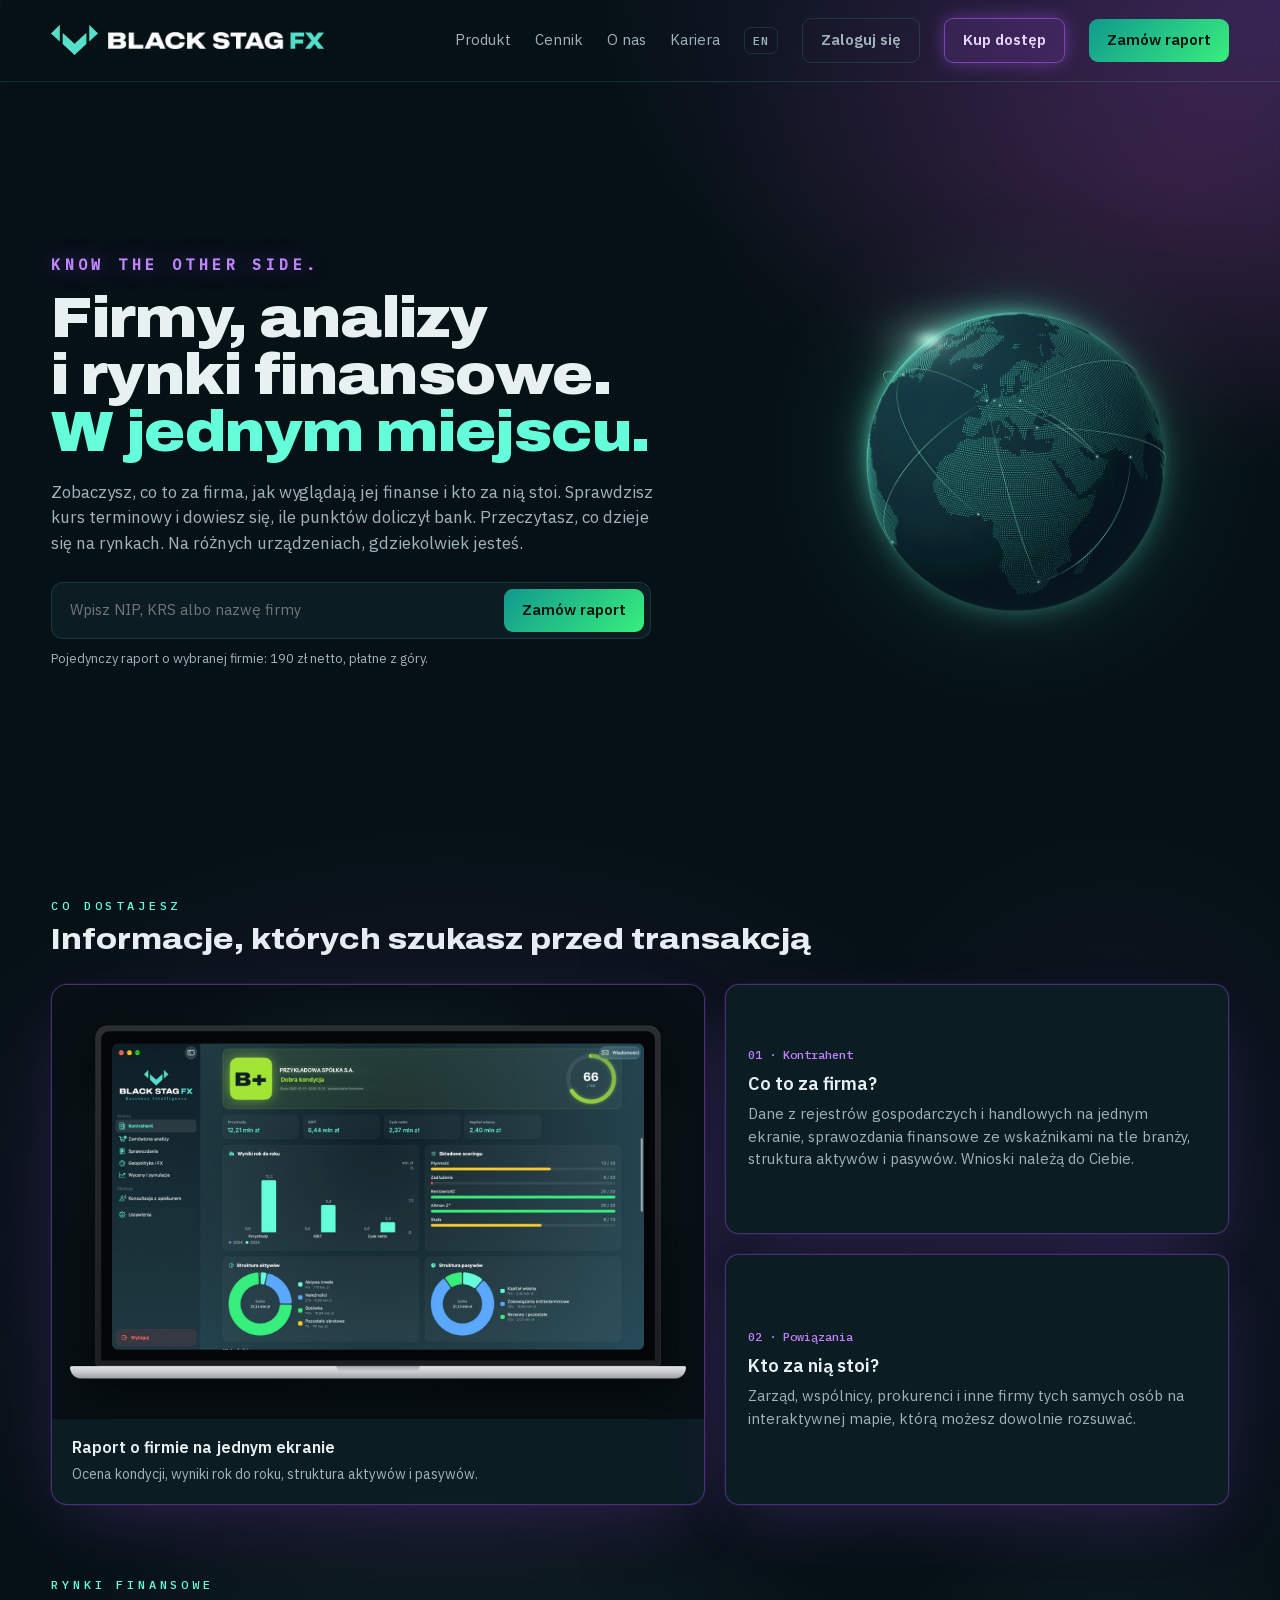
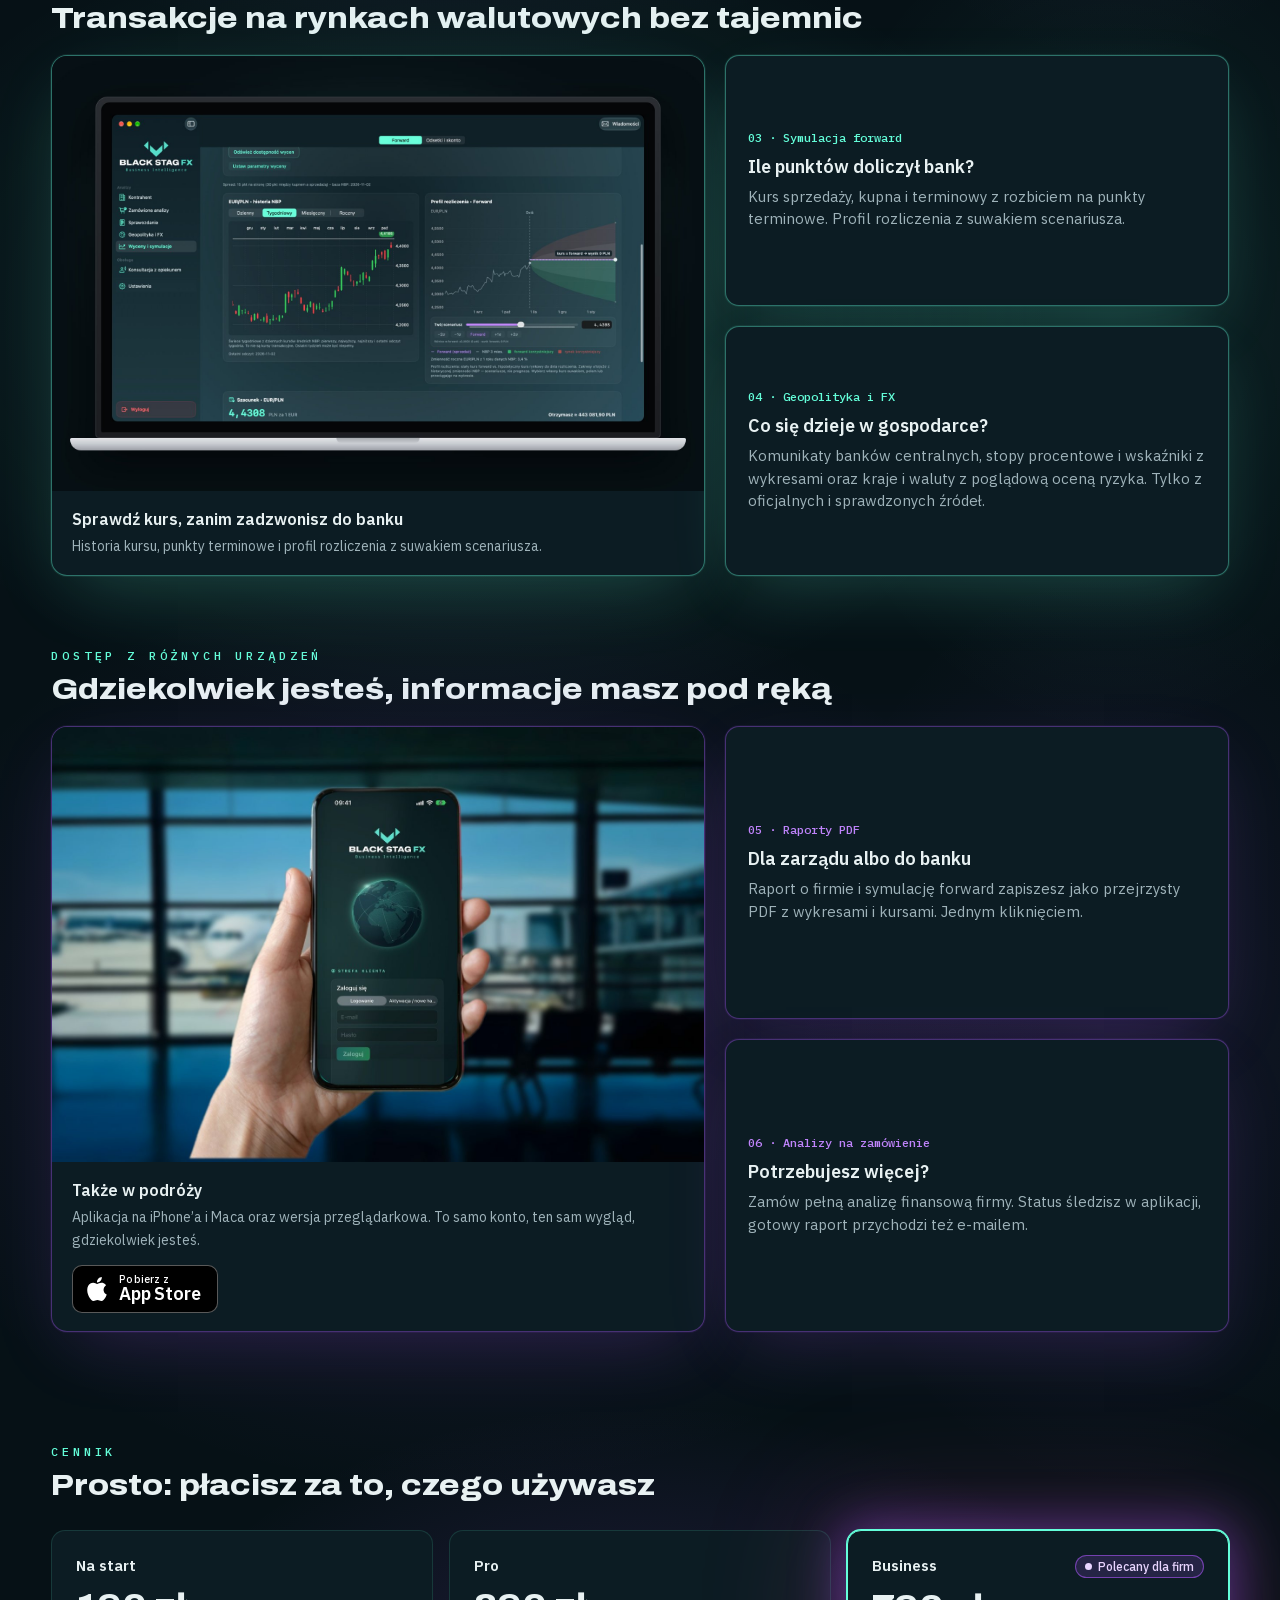
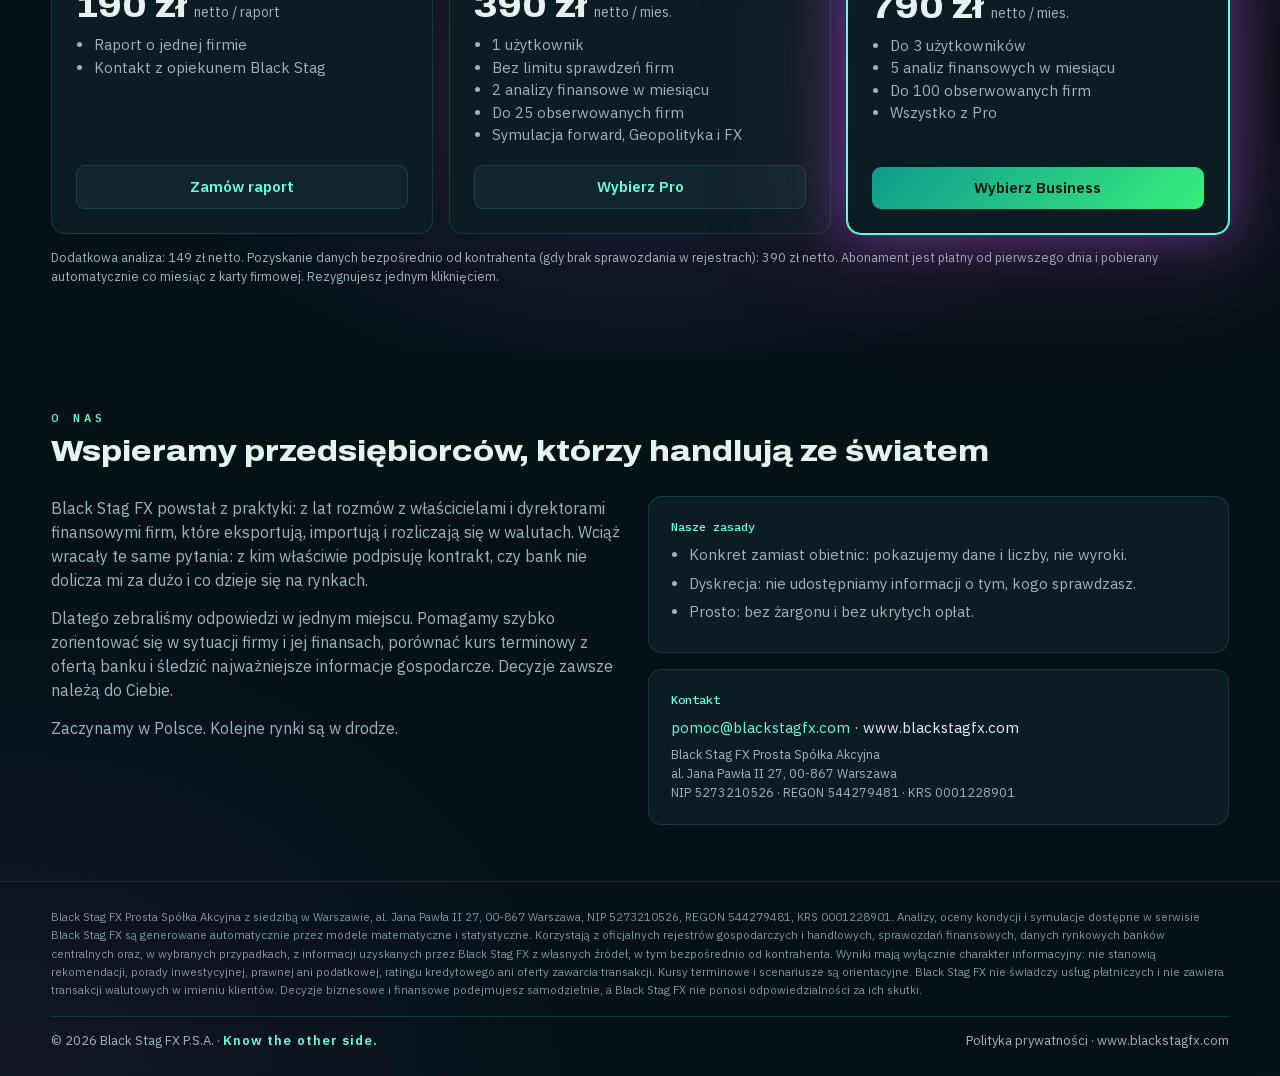
==== index.html @ d36681f9 "Open company registration from purchase links" ====
<!DOCTYPE html>
<html lang="pl">
<head>
<meta charset="utf-8">
<meta name="viewport" content="width=device-width, initial-scale=1">
<title>Black Stag FX · Know the other side.</title>
<meta name="description" content="Firmy, analizy i rynki finansowe w jednym miejscu. Raport Biznesowy, symulacja forward i najważniejsze informacje gospodarcze.">
<link rel="icon" type="image/png" sizes="32x32" href="/favicon-32.png">
<link rel="icon" type="image/png" sizes="512x512" href="/icon-512.png">
<link rel="apple-touch-icon" href="/apple-touch-icon.png">
<meta property="og:type" content="website">
<meta property="og:site_name" content="Black Stag FX">
<meta property="og:title" content="Black Stag FX · Know the other side.">
<meta property="og:description" content="Firmy, analizy i rynki finansowe w jednym miejscu. Raport Biznesowy, symulacja forward i najważniejsze informacje gospodarcze.">
<meta property="og:url" content="https://www.blackstagfx.com/">
<meta property="og:image" content="https://www.blackstagfx.com/og.png">
<meta property="og:image:width" content="1200">
<meta property="og:image:height" content="630">
<meta property="og:locale" content="pl_PL">
<meta name="twitter:card" content="summary_large_image">
<meta name="twitter:image" content="https://www.blackstagfx.com/og.png">
<link href="/fonts/fonts.css" rel="stylesheet">
<style>
/* Jeden świat wizualny marki: głęboki granat-morski, akcent turkus #64ffda, liczby monospace.
   Układ: strona publiczna (hero + glob) → logowanie → aplikacja z jednym polem wyszukiwania w centrum. */
:root {
  --bg: #061116;
  --panel: #0c1c23;
  --panel-2: #10252e;
  --line: rgba(100,255,218,.13);
  --ink: #e8f1f2;
  --muted: #9fb3ba;
  --teal: #64ffda;
  --teal-dim: rgba(100,255,218,.14);
  --ok: #38ef7d; --warn: #faca2b; --bad: #ff4b4b;
  --display: "Archivo", "Helvetica Neue", Arial, sans-serif;
  --body: "IBM Plex Sans", "Helvetica Neue", Arial, sans-serif;
  --mono: "IBM Plex Mono", ui-monospace, Menlo, monospace;
  color-scheme: dark;
}
* { box-sizing: border-box; }
html, body { height: 100%; margin: 0; }
body { background: var(--bg); color: var(--ink); font: 15px/1.5 var(--body); -webkit-font-smoothing: antialiased; }
a { color: var(--teal); text-decoration: none; }
button, input, select { font: inherit; color: inherit; }
:focus-visible { outline: 2px solid var(--teal); outline-offset: 2px; }
.num { font-family: var(--mono); font-variant-numeric: tabular-nums; }
.view { display: none; }
.view.on { display: block; }
.demo { position: fixed; right: 14px; bottom: 14px; z-index: 50; font: 500 11px var(--mono); letter-spacing: .08em; text-transform: uppercase;
  background: #1a1300; color: var(--warn); border: 1px solid rgba(250,202,43,.4); padding: 6px 10px; border-radius: 6px; }

/* --- marka --- */
.brand { display: flex; align-items: center; gap: 10px; color: var(--ink); }
.brand img.m { height: 30px; width: auto; }
.brand img.w { height: 17px; width: auto; }
.eyebrow { font: 500 12px var(--mono); letter-spacing: .32em; color: var(--teal); text-transform: uppercase; }

/* --- przyciski --- */
.btn { display: inline-flex; align-items: center; gap: 8px; border-radius: 9px; padding: 10px 18px; border: 1px solid var(--line); background: var(--panel-2); cursor: pointer; font-weight: 600; }
.btn:hover { border-color: rgba(100,255,218,.4); }
.btn.primary { background: linear-gradient(135deg,#11998e,#38ef7d); color: #04140f; border: 0; }
.btn.ghost { background: transparent; }

/* --- strona publiczna --- */
.site-nav { display: flex; align-items: center; justify-content: space-between; gap: 16px; padding: 18px clamp(16px,4vw,56px); border-bottom: 1px solid var(--line); }
.site-nav nav { display: flex; gap: 24px; align-items: center; flex-wrap: wrap; }
.site-nav nav a { color: var(--muted); }
.site-nav nav a:hover { color: var(--ink); }
.hero { display: grid; grid-template-columns: 1fr 1fr; gap: 40px; align-items: center; padding: 56px clamp(16px,4vw,56px) 24px; max-width: 1180px; margin: 0 auto; }
.hero > img { filter: drop-shadow(0 0 60px rgba(100,255,218,.14)); }
.hero h1 { font: 900 clamp(34px,4.6vw,60px)/1.02 var(--display); font-stretch: 112%; margin: 16px 0 18px; text-wrap: balance; letter-spacing: -.01em; }
.hero h1 em { font-style: normal; color: var(--teal); }
.hero p.lead { color: var(--muted); font-size: 18px; max-width: 34em; margin: 0 0 26px; }
.hero-search { display: flex; gap: 8px; max-width: 520px; background: var(--panel); border: 1px solid var(--line); border-radius: 12px; padding: 6px; }
.hero-search input { flex: 1; background: transparent; border: 0; padding: 10px 12px; outline: none; min-width: 0; }
.hero small { display: block; color: var(--muted); margin-top: 10px; font-size: 13px; }
.hero img { width: 100%; height: auto; max-width: 560px; justify-self: center; }
.strip { display: flex; gap: 28px; justify-content: center; flex-wrap: wrap; padding: 18px 16px; border-block: 1px solid var(--line); color: var(--muted); font: 500 12px var(--mono); letter-spacing: .14em; text-transform: uppercase; }
.section { max-width: 1180px; margin: 0 auto; padding: 56px clamp(16px,4vw,56px); }
.section h2 { font: 800 30px/1.1 var(--display); font-stretch: 112%; margin: 10px 0 28px; text-wrap: balance; }
.grid3 { display: grid; grid-template-columns: repeat(3,1fr); gap: 16px; }
.grid2 { display: grid; grid-template-columns: repeat(2,1fr); gap: 16px; }
.feat { background: var(--panel); border: 1px solid var(--line); border-radius: 14px; padding: 22px; }
.feat .k { font: 500 12px var(--mono); color: var(--teal); }
.feat h3 { margin: 8px 0 6px; font-size: 18px; }
.feat p { margin: 0; color: var(--muted); }
.price { background: var(--panel); border: 1px solid var(--line); border-radius: 14px; padding: 24px; display: flex; flex-direction: column; gap: 10px; }
.price.hot { border-color: var(--teal); box-shadow: 0 0 0 1px var(--teal), 0 20px 60px -30px rgba(100,255,218,.5); }
.price .amt { font: 800 34px var(--display); font-stretch: 112%; }
.price .amt small { font: 400 14px var(--body); color: var(--muted); }
.price ul { margin: 0; padding-left: 18px; color: var(--muted); }
.site-foot { border-top: 1px solid var(--line); padding: 26px clamp(16px,4vw,56px); color: var(--muted); font-size: 13px; display: flex; justify-content: space-between; gap: 16px; flex-wrap: wrap; }

/* --- logowanie --- */
.login { min-height: 100vh; display: grid; place-items: center; padding: 32px 16px;
  background: radial-gradient(800px 500px at 0% 50%, rgba(100,255,218,.10), transparent 70%), var(--bg); }
.login-card { width: min(420px,100%); background: var(--panel); border: 1px solid var(--line); border-radius: 16px; padding: 30px; display: grid; gap: 14px;
  box-shadow: 0 0 60px 6px rgba(168,85,247,.07), 0 0 120px 24px rgba(236,72,153,.03); }
.login-card label { font-size: 13px; color: var(--muted); display: grid; gap: 6px; }
.field { background: var(--bg); border: 1px solid var(--line); border-radius: 9px; padding: 11px 12px; width: 100%; }

/* --- aplikacja --- */
.app { display: grid; grid-template-columns: 220px 1fr; min-height: 100vh; }
.rail { border-right: 1px solid var(--line); padding: 18px 12px; display: flex; flex-direction: column; gap: 4px; background: #071318; position: sticky; top: 0; height: 100vh; }
.rail .brand { padding: 4px 8px 18px; white-space: nowrap; }
.rail .brand img.m { height: 22px; }
.rail .brand img.w { height: 12px; }
.rail a { display: flex; align-items: center; gap: 10px; padding: 9px 10px; border-radius: 8px; color: var(--muted); }
.rail a:hover { background: var(--panel); color: var(--ink); }
.rail a.on { background: var(--teal-dim); color: var(--teal); }
.rail a svg { width: 18px; height: 18px; flex: none; }
.rail .badge { margin-left: auto; font: 600 11px var(--mono); background: var(--teal); color: #04140f; border-radius: 10px; padding: 1px 7px; }
.rail .spacer { flex: 1; }
.top { display: flex; align-items: center; gap: 14px; padding: 14px 28px; border-bottom: 1px solid var(--line); position: sticky; top: 0; background: rgba(6,17,22,.92); backdrop-filter: blur(8px); z-index: 5; }
.cmd { flex: 1; max-width: 640px; display: flex; align-items: center; gap: 10px; background: var(--panel); border: 1px solid var(--line); border-radius: 10px; padding: 9px 12px; color: var(--muted); cursor: text; }
.cmd kbd, kbd { font: 500 11px var(--mono); border: 1px solid var(--line); border-radius: 5px; padding: 1px 6px; color: var(--muted); }
.top .who { margin-left: auto; display: flex; align-items: center; gap: 10px; color: var(--muted); font-size: 13px; }
.avatar { width: 30px; height: 30px; border-radius: 50%; background: var(--teal-dim); color: var(--teal); display: grid; place-items: center; font: 600 12px var(--mono); }
main.page { padding: 26px 28px 60px; max-width: 1240px; }
.page h1 { font: 800 26px/1.15 var(--display); font-stretch: 112%; margin: 0 0 4px; }
.sub { color: var(--muted); margin: 0 0 22px; }
.card { background: var(--panel); border: 1px solid var(--line); border-radius: 14px; padding: 18px 20px; }
.card h2 { font-size: 13px; font-family: var(--mono); font-weight: 500; letter-spacing: .14em; text-transform: uppercase; color: var(--muted); margin: 0 0 14px; }
.cols { display: grid; gap: 16px; grid-template-columns: 1.6fr 1fr; align-items: start; }
.stack { display: grid; gap: 16px; }
.big-search { display: flex; gap: 8px; background: var(--panel); border: 1px solid rgba(100,255,218,.3); border-radius: 14px; padding: 8px; margin-bottom: 18px; }
.big-search input { flex: 1; background: transparent; border: 0; outline: none; padding: 10px 12px; font-size: 17px; min-width: 0; }
table { width: 100%; border-collapse: collapse; }
th { text-align: left; font: 500 11px var(--mono); letter-spacing: .1em; text-transform: uppercase; color: var(--muted); padding: 0 8px 10px; border-bottom: 1px solid var(--line); }
td { padding: 11px 8px; border-bottom: 1px solid rgba(100,255,218,.06); vertical-align: middle; }
tr.click { cursor: pointer; }
tr.click:hover td { background: rgba(100,255,218,.04); }
.chip { display: inline-flex; align-items: center; gap: 6px; font: 500 12px var(--body); padding: 3px 9px; border-radius: 20px; border: 1px solid; white-space: nowrap; }
.chip::before { content: ""; width: 7px; height: 7px; border-radius: 50%; background: currentColor; }
.chip.ok { color: var(--ok); border-color: rgba(56,239,125,.35); }
.chip.warn { color: var(--warn); border-color: rgba(250,202,43,.35); }
.chip.bad { color: var(--bad); border-color: rgba(255,75,75,.35); }
.chip.info { color: var(--teal); border-color: rgba(100,255,218,.35); }
.fx { display: grid; grid-template-columns: repeat(3,1fr); gap: 12px; }
.fx .card { padding: 14px 16px; }
.fx .pair { font: 500 12px var(--mono); color: var(--muted); letter-spacing: .08em; }
.fx .rate { font: 500 24px var(--mono); margin: 2px 0; }
.up { color: var(--ok); } .down { color: var(--bad); }
.alert { display: grid; grid-template-columns: 8px 1fr; gap: 12px; padding: 10px 0; border-bottom: 1px solid rgba(100,255,218,.06); }
.alert:last-child { border: 0; }
.alert .bar { border-radius: 4px; }
.alert b { display: block; font-weight: 600; }
.alert span { color: var(--muted); font-size: 13px; }
.firm-head { display: flex; gap: 18px; align-items: flex-start; justify-content: space-between; flex-wrap: wrap; margin-bottom: 18px; }
.firm-head .chips { display: flex; gap: 8px; flex-wrap: wrap; margin-top: 10px; }
.score { display: flex; gap: 18px; align-items: center; }
.score .ring { width: 96px; height: 96px; flex: none; }
.kv { display: grid; grid-template-columns: 150px 1fr; gap: 8px 14px; font-size: 14px; }
.kv dt { color: var(--muted); }
.kv dd { margin: 0; }
.risks li { margin: 6px 0; }
.risks { padding-left: 18px; margin: 0; }
.note { color: var(--muted); font-size: 12.5px; margin-top: 12px; }
.tabs { display: flex; gap: 4px; border-bottom: 1px solid var(--line); margin-bottom: 16px; flex-wrap: wrap; }
.tabs button { background: none; border: 0; border-bottom: 2px solid transparent; padding: 10px 14px; color: var(--muted); cursor: pointer; }
.tabs button.on { color: var(--teal); border-color: var(--teal); }
.graph { width: 100%; height: auto; display: block; }
.calc { display: grid; grid-template-columns: repeat(3,1fr); gap: 12px; margin-bottom: 16px; }
.calc label { font-size: 13px; color: var(--muted); display: grid; gap: 6px; }
.result { display: grid; grid-template-columns: repeat(3,1fr); gap: 12px; }
.calc { grid-template-columns: repeat(4,1fr); }
.result .card .v { font: 500 26px var(--mono); }
.stage { display: flex; gap: 6px; }
.stage i { width: 26px; height: 5px; border-radius: 3px; background: rgba(159,179,186,.25); }
.stage i.on { background: var(--teal); }
/* paleta poleceń */
.palette { position: fixed; inset: 0; background: rgba(2,8,10,.7); display: none; align-items: flex-start; justify-content: center; padding-top: 12vh; z-index: 40; }
.palette.on { display: flex; }
.palette .box { width: min(620px, calc(100% - 32px)); background: var(--panel); border: 1px solid rgba(100,255,218,.35); border-radius: 14px; overflow: hidden; box-shadow: 0 30px 80px -20px #000; }
.palette input { width: 100%; background: transparent; border: 0; border-bottom: 1px solid var(--line); padding: 16px 18px; font-size: 17px; outline: none; }
.palette ul { list-style: none; margin: 0; padding: 6px; max-height: 50vh; overflow: auto; }
.palette li { padding: 10px 12px; border-radius: 8px; display: flex; justify-content: space-between; gap: 12px; cursor: pointer; }
.palette li:hover, .palette li.sel { background: var(--teal-dim); }
.palette li span { color: var(--muted); font: 12px var(--mono); }

/* --- nowe elementy 11.2026 --- */
.rail .grp { font: 500 10.5px var(--mono); letter-spacing: .16em; text-transform: uppercase; color: rgba(159,179,186,.6); padding: 14px 10px 4px; }
.btn.glow { border-color: rgba(168,85,247,.6); color: #e9d5ff; background: rgba(168,85,247,.14); box-shadow: 0 0 18px -2px rgba(168,85,247,.55); }
.btn.glow:hover { border-color: #a855f7; box-shadow: 0 0 26px 0 rgba(168,85,247,.7); }
.warnbar { display: flex; gap: 12px; align-items: center; background: rgba(250,202,43,.06); border: 1px solid rgba(250,202,43,.35); border-radius: 12px; padding: 12px 16px; margin-bottom: 16px; }
.warnbar svg { flex: none; color: var(--warn); }
.seg { display: inline-flex; background: var(--bg); border: 1px solid var(--line); border-radius: 9px; padding: 3px; }
.seg button { white-space: nowrap; background: none; border: 0; padding: 7px 12px; border-radius: 7px; cursor: pointer; color: var(--muted); }
.seg button.on { background: var(--teal); color: #04140f; font-weight: 600; }
.params { display: grid; grid-template-columns: .8fr 1.25fr 1.2fr 1fr 1fr; gap: 12px; align-items: end; margin-bottom: 16px; }
.params label { font-size: 13px; color: var(--muted); display: grid; gap: 6px; }
.cards4 { display: grid; grid-template-columns: repeat(4,1fr); gap: 12px; }
.q { --c: #64ffda; position: relative; text-align: left; background: var(--panel-2); border: 1px solid color-mix(in srgb, var(--c) 30%, transparent); border-radius: 14px; padding: 16px 18px; min-height: 150px; }
.q h2 { color: var(--c) !important; margin-bottom: 8px !important; display: flex; justify-content: space-between; }
.q .v { font: 500 34px var(--mono); letter-spacing: -.01em; }
.q .s { color: var(--muted); font-size: 12.5px; margin-top: 4px; }
.q .s b { color: var(--c); font-weight: 600; }
button.q { cursor: pointer; color: inherit; font: inherit; }
button.q.on { background: color-mix(in srgb, var(--c) 14%, var(--panel-2)); border-color: var(--c); box-shadow: 0 0 28px -8px var(--c); }
button.q .tick { width: 18px; height: 18px; border-radius: 50%; background: var(--c); color: #0c1c23; font-size: 12px; display: none; place-items: center; }
button.q.on .tick { display: grid; }
.q.sell { --c: #E5534B; } .q.buy { --c: #64ffda; } .q.fwd { --c: #a855f7; } .q.pts { --c: #5aa9ff; }
.scen { display: grid; grid-template-columns: auto 1fr 130px; gap: 14px; align-items: center; background: var(--bg); border: 1px solid var(--line); border-radius: 12px; padding: 12px 16px; margin-top: 12px; }
.scen input[type=range] { width: 100%; accent-color: var(--sc, #E5534B); }
.scen .field { text-align: right; font-family: var(--mono); }
.scen .row2 { grid-column: 1 / -1; display: flex; gap: 8px; flex-wrap: wrap; align-items: center; }
.scen .row2 button { background: var(--panel-2); border: 1px solid var(--line); border-radius: 7px; padding: 5px 12px; cursor: pointer; font-family: var(--mono); font-size: 13px; }
.scen .row2 .sum { margin-left: auto; font: 500 13px var(--mono); }
.legend { display: flex; gap: 18px; flex-wrap: wrap; font-size: 13px; color: var(--muted); margin-top: 10px; }
.legend i { display: inline-block; width: 12px; height: 12px; border-radius: 3px; vertical-align: -1px; margin-right: 6px; }
.toast { position: fixed; left: 50%; bottom: 28px; transform: translateX(-50%); background: var(--panel); border: 1px solid rgba(100,255,218,.4); border-radius: 12px; padding: 12px 18px; z-index: 60; box-shadow: 0 20px 60px -20px #000; max-width: min(560px, 90vw); }
.risk5 { display: inline-flex; gap: 3px; } .risk5 i { width: 9px; height: 9px; border-radius: 50%; background: rgba(159,179,186,.22); } .risk5 i.on { background: var(--warn); }
.mini { display: grid; grid-template-columns: 1fr 120px; gap: 10px; align-items: center; padding: 10px 0; border-bottom: 1px solid rgba(100,255,218,.06); }
.mini:last-child { border: 0; }
.mini b { display: block; font-weight: 600; } .mini span { color: var(--muted); font-size: 12.5px; }
.mini .val { font: 500 18px var(--mono); }
.split { display: grid; grid-template-columns: 1fr 1fr; gap: 16px; }
.bar100 { display: flex; height: 26px; border-radius: 6px; overflow: hidden; margin: 8px 0 8px; }
.bar100 div { display: grid; place-items: center; font: 500 11px var(--mono); color: #04140f; }


/* --- fioletowa poświata marki (jak w aplikacji i prezentacji) --- */
#v-start { background:
  radial-gradient(1100px 700px at 100% 0%, rgba(168,85,247,.26), transparent 62%),
  radial-gradient(800px 520px at 92% 4%, rgba(236,72,153,.12), transparent 60%),
  radial-gradient(900px 700px at 0% 100%, rgba(168,85,247,.07), transparent 65%), var(--bg); background-attachment: scroll; }
.login { background:
  radial-gradient(900px 600px at 100% 0%, rgba(168,85,247,.16), transparent 62%),
  radial-gradient(700px 480px at 92% 6%, rgba(236,72,153,.07), transparent 60%),
  radial-gradient(800px 500px at 0% 50%, rgba(100,255,218,.10), transparent 70%), var(--bg); }
.app > div { background: radial-gradient(1000px 520px at 100% 0%, rgba(168,85,247,.10), transparent 62%), radial-gradient(700px 400px at 95% 0%, rgba(236,72,153,.04), transparent 60%); background-attachment: fixed; min-height: 100vh; }
.top { background: rgba(6,17,22,.78); }
.price.hot { box-shadow: 0 0 0 1px var(--teal), 0 0 50px 6px rgba(168,85,247,.42), 0 0 130px 30px rgba(236,72,153,.14); }
.price { position: relative; }
.price > .btn { margin-top: auto; justify-content: center; }
.price ul { margin-bottom: 8px; }
#cennik-sekcja { background: radial-gradient(700px 420px at 50% 55%, rgba(168,85,247,.16), transparent 70%); }

@media (max-width: 1150px) { .site-nav nav { gap: 14px; } .site-nav .btn { padding: 8px 12px; } }
.lang { font: 500 12px var(--mono); letter-spacing: .08em; border: 1px solid var(--line); border-radius: 7px; padding: 5px 8px; color: var(--muted) !important; }
/* --- logowanie jak w aplikacji --- */
.lg { min-height: 100vh; display: grid; grid-template-columns: 1fr 1fr; align-items: center; gap: 40px; padding: 40px clamp(16px,5vw,80px);
  background: radial-gradient(900px 700px at 0% 50%, rgba(100,255,218,.11), transparent 65%), radial-gradient(900px 600px at 100% 0%, rgba(168,85,247,.14), transparent 62%), var(--bg); }
.lg-left { display: grid; justify-items: center; gap: 28px; }
.lg-logo { width: min(420px,80vw); height: auto; display: block; }
.lg-glob { width: min(400px,70vw); height: auto; display: block; filter: drop-shadow(0 0 40px rgba(100,255,218,.18)); }
.lg-right { display: grid; gap: 16px; max-width: 560px; width: 100%; }
.lg-card { background: var(--panel); border: 1px solid var(--line); border-radius: 18px; padding: 24px; display: grid; gap: 16px;
  box-shadow: 0 0 70px 10px rgba(168,85,247,.16), 0 0 140px 30px rgba(236,72,153,.06); }
.lg-seg { display: inline-flex; background: var(--bg); border-radius: 9px; padding: 3px; }
.lg-seg button { background: none; border: 0; padding: 7px 18px; border-radius: 7px; cursor: pointer; color: var(--ink); }
.lg-seg button.on { background: var(--teal); color: #04140f; }
.lg form[hidden] { display: none !important; }
@media (max-width: 900px) { .lg { grid-template-columns: 1fr; } .lg-glob { width: min(240px,60vw); } }

/* --- rejestracja 3 kroki (11.2026) --- */
#reg [hidden], .found[hidden] { display: none !important; }
.reg-card { width: min(600px,100%); }
.steps { display: grid; grid-template-columns: repeat(3,1fr); gap: 8px; margin-bottom: 4px; }
.steps div { font: 500 11.5px var(--mono); letter-spacing: .08em; text-transform: uppercase; color: var(--muted); border-top: 3px solid rgba(159,179,186,.22); padding-top: 8px; }
.steps div.on { color: var(--teal); border-color: var(--teal); }
.steps div.done { color: var(--ink); border-color: rgba(100,255,218,.5); }
.row2c { display: grid; grid-template-columns: 1fr 1fr; gap: 12px; }
.nipbox { display: flex; gap: 8px; } .nipbox .field { flex: 1; }
.found { background: var(--bg); border: 1px solid rgba(56,239,125,.35); border-radius: 10px; padding: 12px 14px; font-size: 14px; display: grid; gap: 4px; }
.found .t { color: var(--ok); font: 500 11px var(--mono); letter-spacing: .1em; text-transform: uppercase; }
.plans { display: grid; grid-template-columns: 1fr 1fr; gap: 12px; }
.plan { text-align: left; background: var(--bg); border: 1px solid var(--line); border-radius: 12px; padding: 14px 16px; cursor: pointer; color: inherit; font: inherit; display: grid; gap: 4px; }
.plan.on { border-color: var(--teal); box-shadow: 0 0 0 1px var(--teal); background: rgba(100,255,218,.05); }
.plan b { font-size: 16px; } .plan .p { font: 700 22px var(--display); font-stretch: 112%; } .plan .p small { font: 400 13px var(--body); color: var(--muted); }
.plan ul { margin: 4px 0 0; padding-left: 16px; color: var(--muted); font-size: 13px; }
.summary { background: var(--bg); border: 1px solid var(--line); border-radius: 12px; padding: 14px 16px; display: grid; gap: 6px; font-size: 14px; }
.summary div { display: flex; justify-content: space-between; gap: 12px; } .summary span { color: var(--muted); }
.summary .tot { border-top: 1px solid var(--line); padding-top: 8px; font-weight: 600; }
.cardf { background: #f6f8fa; color: #1b2630; border-radius: 10px; padding: 12px; display: grid; gap: 8px; }
.cardf input { background: #fff; border: 1px solid #cfd8de; border-radius: 7px; padding: 9px 10px; color: #1b2630; width: 100%; }
.cardf .r { display: grid; grid-template-columns: 1fr 90px 80px; gap: 8px; }
.cardf small { color: #5c6873; font-size: 11.5px; }
.chk { display: grid; grid-template-columns: 18px 1fr; gap: 10px; align-items: start; font-size: 13.5px; color: var(--ink); line-height: 1.45; }
.chk input { margin-top: 3px; accent-color: #38ef7d; width: 16px; height: 16px; }
.chk .req { color: var(--teal); font: 500 10.5px var(--mono); letter-spacing: .08em; text-transform: uppercase; margin-right: 4px; }
.chk .opt { color: var(--muted); font: 500 10.5px var(--mono); letter-spacing: .08em; text-transform: uppercase; margin-right: 4px; }
.navrow { display: flex; justify-content: space-between; gap: 10px; align-items: center; flex-wrap: wrap; }
.btn[disabled] { opacity: .4; cursor: not-allowed; filter: grayscale(.6); }
.fine { color: var(--muted); font-size: 12px; margin: 0; }
.mail { background: #fff; color: #1b2630; border-radius: 12px; padding: 18px 20px; font-size: 13.5px; display: grid; gap: 8px; }
.mail .h { font-size: 12px; color: #5c6873; border-bottom: 1px solid #e3e8ec; padding-bottom: 8px; }
.att { display: flex; gap: 8px; flex-wrap: wrap; }
.att button { display: inline-flex; gap: 6px; align-items: center; border: 1px solid #cfd8de; background: #f6f8fa; color: #1b2630; border-radius: 7px; padding: 6px 10px; font-size: 12.5px; cursor: pointer; }
.att button:hover { border-color: #11998e; }
.docm { position: fixed; inset: 0; background: rgba(2,8,10,.75); z-index: 45; display: none; align-items: flex-start; justify-content: center; padding: 5vh 16px; overflow: auto; }
.docm.on { display: flex; }
.docm .paper { background: #fff; color: #1b2630; width: min(720px,100%); border-radius: 6px; padding: 34px 40px; font: 13.5px/1.55 var(--body); }
.docm .paper h3 { margin: 0 0 4px; font: 700 19px var(--body); } .docm .paper .v { color: #5c6873; font-size: 12px; margin-bottom: 14px; }
.docm .paper table td { border-bottom: 1px solid #e3e8ec; padding: 6px 8px; color: #1b2630; } .docm .paper table td:first-child { color: #5c6873; width: 42%; }
.docm .paper .warnp { background: #fff8e1; border: 1px solid #f3d27a; border-radius: 6px; padding: 8px 10px; font-size: 12px; margin-bottom: 14px; }
@media (max-width: 640px) { .row2c, .plans { grid-template-columns: 1fr; } .cardf .r { grid-template-columns: 1fr 1fr; } .cardf .r input:first-child { grid-column: 1/-1; } .docm .paper { padding: 22px 18px; } }

@media (max-width: 980px) {
  .params, .cards4, .split { grid-template-columns: 1fr; }
  .scen { grid-template-columns: 1fr; }
  .hero, .cols { grid-template-columns: 1fr; }
  .hero img { max-width: 420px; margin: 8px auto 0; }
  .grid3, .grid2, .fx, .calc, .result { grid-template-columns: 1fr; }
  .app { grid-template-columns: 1fr; }
  .rail { position: static; height: auto; flex-direction: row; overflow-x: auto; padding: 8px; }
  .rail .brand, .rail .spacer { display: none; }
  .rail a { white-space: nowrap; }
  .top { padding: 10px 16px; }
  #v-app .card { overflow-x: auto; } #v-app .cols, #v-app .stack { min-width: 0; }
  .top .cmd { min-width: 0; } .top .cmd kbd, .top .who > span, .top .who > a.btn { display: none; }
  main.page { padding: 20px 16px 60px; }
  .kv { grid-template-columns: 1fr; }
}
@media (prefers-reduced-motion: reduce) { * { transition: none !important; animation: none !important; } }
.shots { display:grid; grid-template-columns: 1fr 1fr; gap:20px; margin:8px 0 22px; }
.shot { margin:0; background: var(--panel); border:1px solid var(--line); border-radius:16px; overflow:hidden; box-shadow: 0 18px 50px rgba(0,0,0,.35), 0 0 60px rgba(168,85,247,.10); }
.shot .ph { position:relative; aspect-ratio: 3/2; overflow:visible; }
.shot .ph > img { width:100%; height:100%; object-fit:cover; display:block; }
.shot .ph .phone { position:absolute; right:4%; bottom:-6%; width:30%; height:auto; aspect-ratio:3/4; object-fit:cover; border-radius:14px; border:3px solid #0b1220; box-shadow: 0 14px 34px rgba(0,0,0,.55), 0 0 28px rgba(168,85,247,.25); }
.shot figcaption { padding:16px 20px 18px; }
.shot figcaption b { display:block; font-size:16px; margin-bottom:4px; }
.shot figcaption span { color: var(--muted); font-size:14px; }
@media (max-width: 760px) { .shots { grid-template-columns:1fr; } }
/* szerokie ekrany: jedna szerokość treści, większy nagłówek i glob */
:root { --wrap: 1320px; }
.site-nav { padding-left: max(clamp(16px,4vw,56px), calc((100% - var(--wrap)) / 2 + 56px)); padding-right: max(clamp(16px,4vw,56px), calc((100% - var(--wrap)) / 2 + 56px)); }
.hero { max-width: var(--wrap); grid-template-columns: 1.25fr .75fr; gap: clamp(24px,3vw,56px); min-height: min(calc(100vh - 84px), 760px); padding-top: 40px; padding-bottom: 40px; }
.hero h1 { font-size: clamp(36px, 4.4vw, 64px); }
.hero h1 em { display: block; }
.hero p.lead { font-size: clamp(17px, 1.15vw, 20px); max-width: 36em; }
.hero-search { max-width: 600px; }
.hero img { max-width: none; width: 118%; justify-self: center; }
@media (max-width: 980px) { .hero img { width: 100%; max-width: 520px; } }
.section { max-width: var(--wrap); }
@media (max-width: 980px) { .hero { min-height: 0; grid-template-columns: 1fr; } .hero h1 em { display: inline; } }
.prow { display:grid; grid-template-columns: 1.3fr 1fr; gap:20px; margin-top:20px; align-items:stretch; }
.prow .shot { display:flex; flex-direction:column; }
.prow .shot .ph { flex:1; min-height:0; }
.pstack { display:grid; grid-template-rows: 1fr 1fr; gap:20px; }
.pstack .feat { display:flex; flex-direction:column; justify-content:center; }
@media (max-width: 900px) { .prow { grid-template-columns:1fr; } }
@media (max-width: 640px) { .site-nav { flex-wrap: wrap; } .site-nav nav { justify-content:flex-start; } }
.prow { position:relative; isolation:isolate; --g: 168,85,247; }
.prow.prow-teal { --g: 100,255,218; }
.prow-head { margin-top:72px; }
.prow-head h2 { margin-bottom:4px; }
.prow::before { content:""; position:absolute; inset:-160px -200px; z-index:-1; pointer-events:none; background: radial-gradient(closest-side at 38% 50%, rgba(var(--g),.15), rgba(var(--g),.06) 55%, transparent), radial-gradient(closest-side at 80% 50%, rgba(var(--g),.09), transparent); }
#v-start { overflow-x: clip; }
.prow .shot, .prow .feat { border-color: rgba(var(--g),.38); box-shadow: 0 0 0 1px rgba(var(--g),.08), 0 24px 70px -20px rgba(var(--g),.22); }
.prow .feat .k { color: rgb(var(--g)); }
.prow:not(.prow-teal) .feat .k { color: #c084fc; }
.site-foot { padding-left: max(clamp(16px,4vw,56px), calc((100% - var(--wrap)) / 2 + 56px)); padding-right: max(clamp(16px,4vw,56px), calc((100% - var(--wrap)) / 2 + 56px)); }
.site-foot .legal { flex-basis:100%; margin:0; max-width:none; font-size:11.5px; line-height:1.6; color: color-mix(in srgb, var(--muted) 80%, transparent); }
.site-foot .copy { flex-basis:100%; display:flex; justify-content:space-between; gap:12px; flex-wrap:wrap; border-top:1px solid var(--line); padding-top:14px; }
.appstore { display:flex; width:fit-content; align-items:center; gap:10px; margin-top:14px; padding:8px 16px 8px 12px; background:#000; color:#fff !important; border:1px solid rgba(255,255,255,.35); border-radius:10px; text-decoration:none; line-height:1.05; }
.appstore svg { width:24px; height:24px; }
.appstore span { display:flex; flex-direction:column; font-size:18px; font-weight:600; letter-spacing:-.01em; color:#fff; }
.appstore small { font-size:10.5px; font-weight:500; letter-spacing:.02em; color:#fff; }
.appstore:hover { border-color: rgba(255,255,255,.7); }
.shot figcaption .appstore span { color:#fff; font-size:18px; }
.job { margin-top:22px; background: var(--panel); border:1px solid rgba(168,85,247,.38); border-radius:16px; padding:26px; box-shadow: 0 24px 70px -24px rgba(168,85,247,.25); }
.job-head { display:flex; justify-content:space-between; align-items:flex-start; gap:16px; flex-wrap:wrap; }
.job h3 { margin:0 0 10px; font-size:24px; }
.job-meta { display:flex; flex-wrap:wrap; gap:8px; }
.job .k { color:#c084fc; font-family: var(--mono, monospace); font-size:13px; margin-bottom:8px; }
.job .risks { color: var(--muted); margin:0; }
.kar-hero { position:relative; border-radius:18px; overflow:hidden; min-height:420px; display:flex; align-items:flex-end; background: url(foto_biuro.jpg) center 35%/cover no-repeat; border:1px solid rgba(168,85,247,.3); }
.kar-hero::before { content:""; position:absolute; inset:0; background: linear-gradient(0deg, rgba(7,13,18,.94) 0%, rgba(7,13,18,.55) 38%, rgba(7,13,18,.05) 70%); }
.kar-txt { max-width:780px; }
.kar-txt h2 { margin:6px 0 10px; } .kar-txt .lead { margin:0; }
@media (max-width:640px){ .kar-hero{ min-height:340px; background-position: 62% 35%; } .kar-txt{ padding:22px 20px; } }
.tagline { font: 600 clamp(14px,1.15vw,18px) var(--mono); letter-spacing: .3em; text-transform: uppercase; color: #c084fc; text-shadow: 0 0 22px rgba(168,85,247,.55); }
.tag-foot { font-weight: 600; color: var(--teal); letter-spacing: .08em; }

/* --- Moje transakcje (11.2026) --- */
#p-transakcje .head { display: flex; justify-content: space-between; align-items: flex-end; gap: 16px; flex-wrap: wrap; margin-bottom: 18px; }
#p-transakcje .eyebrow { font: 500 12px var(--mono); letter-spacing: .3em; text-transform: uppercase; color: var(--teal); }
#p-transakcje .sub { color: var(--muted); margin: 0; max-width: 60ch; }
#p-transakcje .acts { display: flex; gap: 8px; flex-wrap: wrap; }
#p-transakcje .btn { display: inline-flex; align-items: center; gap: 8px; border-radius: 9px; padding: 9px 16px; border: 1px solid var(--line); background: var(--panel2); color: var(--ink); font: 600 14px var(--body); cursor: pointer; }
#p-transakcje .btn:hover { border-color: #2c5a55; }
#p-transakcje .btn.primary { background: linear-gradient(135deg,#11998e,#38ef7d); color: #04140f; border: 0; }
#p-transakcje .btn:focus-visible, #p-transakcje select:focus-visible, #p-transakcje input:focus-visible { outline: 2px solid var(--teal); outline-offset: 2px; }
#p-transakcje .filters { display: flex; gap: 10px; flex-wrap: wrap; margin-bottom: 18px; align-items: center; }
#p-transakcje select, #p-transakcje input { background: var(--panel); color: var(--ink); border: 1px solid var(--line); border-radius: 8px; padding: 7px 10px; font: 14px var(--body); }
#p-transakcje .filters .tag { color: var(--muted); font-size: 13px; }
#p-transakcje .kpis { display: grid; grid-template-columns: repeat(4,minmax(0,1fr)); gap: 12px; margin-bottom: 16px; }
#p-transakcje .kpi { background: var(--panel); border: 1px solid var(--line); border-radius: 14px; padding: 16px 18px; display: grid; gap: 4px; align-content: start; }
#p-transakcje .kpi .l { font: 500 11px var(--mono); letter-spacing: .12em; text-transform: uppercase; color: var(--muted); }
#p-transakcje .kpi .v { font: 500 28px var(--mono); letter-spacing: -.01em; }
#p-transakcje .kpi .s { color: var(--muted); font-size: 12.5px; }
#p-transakcje .kpi .s b { font-weight: 600; }
#p-transakcje .pos { color: var(--ok); }
#p-transakcje .neg { color: var(--bad); }
#p-transakcje .kpi.cost { border-color: #4a2a6b; }
#p-transakcje .kpi.cost .v { color: var(--violet); }
#p-transakcje .row { display: grid; grid-template-columns: minmax(0,1.6fr) minmax(0,1fr); gap: 16px; margin-bottom: 16px; align-items: start; }
#p-transakcje .card { background: var(--panel); border: 1px solid var(--line); border-radius: 14px; padding: 18px 20px; min-width: 0; }
#p-transakcje .card h2 { font: 500 12px var(--mono); letter-spacing: .14em; text-transform: uppercase; color: var(--muted); margin: 0 0 12px; }
#p-transakcje .legend { display: flex; gap: 16px; flex-wrap: wrap; font-size: 12.5px; color: var(--muted); margin-top: 8px; }
#p-transakcje .legend i { display: inline-block; width: 10px; height: 10px; border-radius: 50%; margin-right: 6px; vertical-align: -1px; }
#p-transakcje svg text { font-family: var(--mono); font-size: 11px; fill: var(--muted); }
#p-transakcje .drop { border: 1.5px dashed #2c5a55; border-radius: 12px; padding: 18px; text-align: center; color: var(--muted); display: grid; gap: 6px; background: #08171c; }
#p-transakcje .drop b { color: var(--ink); font-size: 15px; }
#p-transakcje .drop small { font-size: 12px; }
#p-transakcje .parsed { margin-top: 14px; border: 1px solid #1f5a49; border-radius: 12px; padding: 14px; display: grid; gap: 10px; }
#p-transakcje .parsed .t { font: 500 11px var(--mono); letter-spacing: .1em; text-transform: uppercase; color: var(--ok); }
#p-transakcje .kv { display: grid; grid-template-columns: auto 1fr; gap: 6px 14px; font-size: 13.5px; }
#p-transakcje .kv dt { color: var(--muted); }
#p-transakcje .kv dd { margin: 0; text-align: right; }
#p-transakcje .kv dd.calc { color: var(--violet); }
#p-transakcje .hint { color: var(--muted); font-size: 12px; margin: 0; }
#p-transakcje .banks { display: grid; gap: 10px; }
#p-transakcje .bank { display: grid; grid-template-columns: 90px minmax(0,1fr) 90px; gap: 12px; align-items: center; font-size: 13.5px; }
#p-transakcje .bar { height: 10px; border-radius: 5px; background: #13303a; overflow: hidden; }
#p-transakcje .bar span { display: block; height: 100%; background: linear-gradient(90deg, var(--violet-d), var(--violet)); border-radius: 5px; }
#p-transakcje .bank .r { text-align: right; }
#p-transakcje .tw { overflow-x: auto; }
#p-transakcje .stack { display: grid; gap: 16px; min-width: 0; }
#p-transakcje table { width: 100%; border-collapse: collapse; min-width: 900px; }
#p-transakcje th { text-align: left; font: 500 10.5px var(--mono); letter-spacing: .1em; text-transform: uppercase; color: var(--muted); padding: 0 8px 10px; border-bottom: 1px solid var(--line); white-space: nowrap; }
#p-transakcje th.r, #p-transakcje td.r { text-align: right; }
#p-transakcje td { padding: 10px 8px; border-bottom: 1px solid #10272f; white-space: nowrap; }
#p-transakcje .chip { display: inline-flex; align-items: center; gap: 6px; font-size: 12px; padding: 2px 9px; border-radius: 20px; border: 1px solid; }
#p-transakcje .chip.done { color: var(--muted); border-color: #2a4650; }
#p-transakcje .chip.open { color: var(--teal); border-color: #1f6b5c; }
#p-transakcje .src { font: 11px var(--mono); color: #6f8890; }
#p-transakcje .note { color: var(--muted); font-size: 12px; margin: 16px 0 0; max-width: 110ch; }
#p-transakcje h1.trh { font: 800 26px/1.15 var(--display); font-stretch: 112%; margin: 6px 0 4px; }
#p-transakcje .chip::before { display:none; }
#p-transakcje .kv { grid-template-columns: max-content auto; justify-content: space-between; }
#p-transakcje .kv dd { white-space: nowrap; }
#p-transakcje .kv dd.calc { display: block; margin: 0; }
.app > div { min-width: 0; }
#p-transakcje { min-width: 0; }
#p-transakcje { --violet:#c084fc; --violet-d:#a855f7; --line:#173039; --bad:#ff6b6b; }
@media (max-width: 1050px) { #p-transakcje .kpis { grid-template-columns: repeat(2,minmax(0,1fr)); } #p-transakcje .row { grid-template-columns: minmax(0,1fr); } }
@media (max-width: 760px) { #p-transakcje .kpis { grid-template-columns: minmax(0,1fr); } #p-transakcje .bank { grid-template-columns: 70px minmax(0,1fr) 80px; } }

/* --- Wycena pozycji MTM (11.2026) --- */
#p-mtm .kpis { display:grid; grid-template-columns: repeat(4,minmax(0,1fr)); gap:12px; margin-bottom:16px; }
#p-mtm .kpi { background: var(--panel); border:1px solid var(--line); border-radius:14px; padding:16px 18px; display:grid; gap:4px; align-content:start; }
#p-mtm .kpi .l { font:500 11px var(--mono); letter-spacing:.12em; text-transform:uppercase; color:var(--muted); }
#p-mtm .kpi .v { font:500 28px var(--mono); letter-spacing:-.01em; }
#p-mtm .kpi .s { color:var(--muted); font-size:12.5px; }
#p-mtm .pos { color:#38ef7d; } #p-mtm .neg { color:#ff6b6b; }
#p-mtm .row { display:grid; grid-template-columns: minmax(0,1.35fr) minmax(0,1fr); gap:16px; margin-bottom:16px; align-items:start; }
#p-mtm .tw { overflow-x:auto; }
#p-mtm table { width:100%; border-collapse:collapse; min-width:880px; }
#p-mtm th { text-align:left; font:500 10.5px var(--mono); letter-spacing:.1em; text-transform:uppercase; color:var(--muted); padding:0 8px 10px; border-bottom:1px solid var(--line); white-space:nowrap; }
#p-mtm th.r, #p-mtm td.r { text-align:right; }
#p-mtm td { padding:10px 8px; border-bottom:1px solid #10272f; white-space:nowrap; }
#p-mtm .src { display:flex; gap:8px; align-items:flex-start; color:var(--muted); font-size:12.5px; margin-bottom:14px; }
#p-mtm .src svg { flex:none; color:var(--teal); margin-top:1px; }
#p-mtm .soon { color:var(--warn); }
#p-mtm .roll { font:11px var(--mono); color:var(--warn); }
#p-mtm svg.g text { font-family:var(--mono); font-size:11px; fill:var(--muted); }
#p-mtm .legend { display:flex; gap:16px; flex-wrap:wrap; font-size:12.5px; color:var(--muted); margin-top:8px; }
#p-mtm .legend i { display:inline-block; width:10px; height:10px; border-radius:3px; margin-right:6px; vertical-align:-1px; }
#p-mtm .note2 { color:var(--muted); font-size:12px; margin:14px 0 0; }
@media (max-width:1050px){ #p-mtm .kpis{grid-template-columns:repeat(2,minmax(0,1fr));} #p-mtm .row{grid-template-columns:minmax(0,1fr);} }
@media (max-width:760px){ #p-mtm .kpis{grid-template-columns:minmax(0,1fr);} }
body:has(#v-start.on) .demo { display:none; }
</style>
</head>
<body>

<svg width="0" height="0" style="position:absolute" aria-hidden="true">
  <symbol id="mark" viewBox="0 0 64 56">
    <path fill="#64ffda" d="M0 14 L13 2 V26 Z M64 14 L51 2 V26 Z M15 18 H25 V30 L32 37 L39 30 V18 H49 V36 L32 54 L15 36 Z"/>
  </symbol>
</svg>

<!-- ============ STRONA PUBLICZNA ============ -->
<section class="view" id="v-start">
  <header class="site-nav">
    <a class="brand" href="#start"><img class="m" src="mark.png" alt=""><img class="w" src="word.png" alt="Black Stag FX"></a>
    <nav>
      <a href="#produkt">Produkt</a>
      <a href="#cennik">Cennik</a>
      <a href="#onas">O nas</a>
      <a href="#kariera">Kariera</a>
      <a class="lang" href="/en/" title="English version">EN</a>
      <a class="btn ghost" href="https://app.blackstagfx.com/login">Zaloguj się</a>
      <a class="btn glow" href="https://app.blackstagfx.com/login#rejestracja">Kup dostęp</a>
      <a class="btn primary" href="#raport">Zamów raport</a>
    </nav>
  </header>

  <div class="hero">
    <div>
      <div class="tagline">Know the other side.</div>
      <h1>Firmy, analizy i&nbsp;rynki finansowe. <em>W jednym miejscu.</em></h1>
      <p class="lead">Zobaczysz, co to za firma, jak wyglądają jej finanse i kto za nią stoi. Sprawdzisz kurs terminowy i dowiesz się, ile punktów doliczył bank. Przeczytasz, co dzieje się na rynkach. Na różnych urządzeniach, gdziekolwiek jesteś.</p>
      <form class="hero-search" onsubmit="event.preventDefault(); document.getElementById('r-q').value=document.getElementById('hero-q').value; go('raport')">
        <input id="hero-q" placeholder="Wpisz NIP, KRS albo nazwę firmy" aria-label="Wyszukaj firmę">
        <button class="btn primary" type="submit">Zamów raport</button>
      </form>
      <small>Pojedynczy raport o wybranej firmie: 190 zł netto, płatne z góry.</small>
    </div>
    <img src="glob.png" alt="" width="1058" height="840">
  </div>


  <div class="section" id="produkt-sekcja">
    <div class="eyebrow">Co dostajesz</div>
    <h2>Informacje, których szukasz przed transakcją</h2>
    <div class="prow">
      <figure class="shot"><div class="ph"><img src="foto_raport.jpg" alt="Raport o firmie w aplikacji Black Stag FX na laptopie" loading="lazy"></div>
        <figcaption><b>Raport o firmie na jednym ekranie</b><span>Ocena kondycji, wyniki rok do roku, struktura aktywów i pasywów.</span></figcaption></figure>
      <div class="pstack">
        <div class="feat"><div class="k">01 · Kontrahent</div><h3>Co to za firma?</h3><p>Dane z rejestrów gospodarczych i handlowych na jednym ekranie, sprawozdania finansowe ze wskaźnikami na tle branży, struktura aktywów i pasywów. Wnioski należą do Ciebie.</p></div>
        <div class="feat"><div class="k">02 · Powiązania</div><h3>Kto za nią stoi?</h3><p>Zarząd, wspólnicy, prokurenci i inne firmy tych samych osób na interaktywnej mapie, którą możesz dowolnie rozsuwać.</p></div>
      </div>
    </div>
    <div class="prow-head"><div class="eyebrow">Rynki finansowe</div><h2>Transakcje na rynkach walutowych bez tajemnic</h2></div>
    <div class="prow prow-teal">
      <figure class="shot"><div class="ph"><img src="foto_forward.jpg" alt="Symulacja forward w aplikacji Black Stag FX na laptopie" loading="lazy"></div>
        <figcaption><b>Sprawdź kurs, zanim zadzwonisz do banku</b><span>Historia kursu, punkty terminowe i profil rozliczenia z suwakiem scenariusza.</span></figcaption></figure>
      <div class="pstack">
        <div class="feat"><div class="k">03 · Symulacja forward</div><h3>Ile punktów doliczył bank?</h3><p>Kurs sprzedaży, kupna i terminowy z rozbiciem na punkty terminowe. Profil rozliczenia z suwakiem scenariusza.</p></div>
        <div class="feat"><div class="k">04 · Geopolityka i FX</div><h3>Co się dzieje w gospodarce?</h3><p>Komunikaty banków centralnych, stopy procentowe i wskaźniki z wykresami oraz kraje i waluty z poglądową oceną ryzyka. Tylko z oficjalnych i sprawdzonych źródeł.</p></div>
      </div>
    </div>
    <div class="prow-head"><div class="eyebrow">Dostęp z różnych urządzeń</div><h2>Gdziekolwiek jesteś, informacje masz pod ręką</h2></div>
    <div class="prow">
      <figure class="shot"><div class="ph"><img src="foto_lotnisko.jpg" alt="Black Stag FX na iPhonie w terminalu lotniska" loading="lazy"></div>
        <figcaption><b>Także w podróży</b><span>Aplikacja na iPhone’a i Maca oraz wersja przeglądarkowa. To samo konto, ten sam wygląd, gdziekolwiek jesteś.</span><a class="appstore" href="https://app.blackstagfx.com/login#rejestracja" aria-label="Pobierz z App Store"><svg viewBox="0 0 24 24" aria-hidden="true"><path fill="currentColor" d="M12.152 6.896c-.948 0-2.415-1.078-3.96-1.04-2.04.027-3.91 1.183-4.961 3.014-2.117 3.675-.546 9.103 1.519 12.09 1.013 1.454 2.208 3.09 3.792 3.039 1.52-.065 2.09-.987 3.935-.987 1.831 0 2.35.987 3.96.948 1.637-.026 2.676-1.48 3.676-2.948 1.156-1.688 1.636-3.325 1.662-3.415-.039-.013-3.182-1.221-3.22-4.857-.026-3.04 2.48-4.494 2.597-4.559-1.429-2.09-3.623-2.324-4.39-2.376-2-.156-3.675 1.09-4.61 1.09zM15.53 3.83c.843-1.012 1.4-2.427 1.245-3.83-1.207.052-2.662.805-3.532 1.818-.78.896-1.454 2.338-1.273 3.714 1.338.104 2.715-.688 3.559-1.701"/></svg><span><small>Pobierz z</small>App Store</span></a></figcaption></figure>
      <div class="pstack">
        <div class="feat"><div class="k">05 · Raporty PDF</div><h3>Dla zarządu albo do banku</h3><p>Raport o firmie i symulację forward zapiszesz jako przejrzysty PDF z wykresami i kursami. Jednym kliknięciem.</p></div>
        <div class="feat"><div class="k">06 · Analizy na zamówienie</div><h3>Potrzebujesz więcej?</h3><p>Zamów pełną analizę finansową firmy. Status śledzisz w aplikacji, gotowy raport przychodzi też e-mailem.</p></div>
      </div>
    </div>
  </div>

  <div class="section" id="cennik-sekcja">
    <div class="eyebrow">Cennik</div>
    <h2>Prosto: płacisz za to, czego używasz</h2>
    <div class="grid3">
      <div class="price"><b>Na start</b><div class="amt num">190 zł <small>netto / raport</small></div><ul><li>Raport o jednej firmie</li><li>Kontakt z opiekunem Black Stag</li></ul><a class="btn" href="#raport">Zamów raport</a></div>
      <div class="price"><b>Pro</b><div class="amt num">390 zł <small>netto / mies.</small></div><ul><li>1 użytkownik</li><li>Bez limitu sprawdzeń firm</li><li>2 analizy finansowe w miesiącu</li><li>Do 25 obserwowanych firm</li><li>Symulacja forward, Geopolityka i FX</li></ul><a class="btn" href="https://app.blackstagfx.com/login#rejestracja" onclick="regPlan='pro'">Wybierz Pro</a></div>
      <div class="price hot"><b style="display:flex;justify-content:space-between;align-items:center">Business <span class="chip" style="color:#e9d5ff;border-color:rgba(168,85,247,.6);background:rgba(168,85,247,.16)">Polecany dla firm</span></b><div class="amt num">790 zł <small>netto / mies.</small></div><ul><li>Do 3 użytkowników</li><li>5 analiz finansowych w miesiącu</li><li>Do 100 obserwowanych firm</li><li>Wszystko z Pro</li></ul><a class="btn primary" href="https://app.blackstagfx.com/login#rejestracja" onclick="regPlan='biz'">Wybierz Business</a></div>
    </div>
    <p class="note" style="margin-top:14px">Dodatkowa analiza: 149 zł netto. Pozyskanie danych bezpośrednio od kontrahenta (gdy brak sprawozdania w rejestrach): 390 zł netto. Abonament jest płatny od pierwszego dnia i pobierany automatycznie co miesiąc z karty firmowej. Rezygnujesz jednym kliknięciem.</p>
  </div>

  <div class="section" id="onas-sekcja">
    <div class="eyebrow">O nas</div>
    <h2>Wspieramy przedsiębiorców, którzy handlują ze światem</h2>
    <div class="grid2" style="align-items:start">
      <div style="display:grid;gap:14px;color:var(--muted);font-size:16px">
        <p style="margin:0">Black Stag FX powstał z praktyki: z lat rozmów z właścicielami i dyrektorami finansowymi firm, które eksportują, importują i rozliczają się w walutach. Wciąż wracały te same pytania: z kim właściwie podpisuję kontrakt, czy bank nie dolicza mi za dużo i co dzieje się na rynkach.</p>
        <p style="margin:0">Dlatego zebraliśmy odpowiedzi w jednym miejscu. Pomagamy szybko zorientować się w sytuacji firmy i jej finansach, porównać kurs terminowy z ofertą banku i śledzić najważniejsze informacje gospodarcze. Decyzje zawsze należą do Ciebie.</p>
        <p style="margin:0">Zaczynamy w Polsce. Kolejne rynki są w drodze.</p>
      </div>
      <div class="stack">
        <div class="feat"><div class="k">Nasze zasady</div>
          <ul class="risks" style="color:var(--muted);margin-top:10px"><li>Konkret zamiast obietnic: pokazujemy dane i liczby, nie wyroki.</li><li>Dyskrecja: nie udostępniamy informacji o tym, kogo sprawdzasz.</li><li>Prosto: bez żargonu i bez ukrytych opłat.</li></ul></div>
        <div class="feat"><div class="k">Kontakt</div>
          <p style="margin:10px 0 6px;color:var(--ink)"><a href="mailto:pomoc@blackstagfx.com">pomoc@blackstagfx.com</a> · www.blackstagfx.com</p>
          <p class="note" style="margin:0">Black Stag FX Prosta Spółka Akcyjna<br>al. Jana Pawła II 27, 00-867 Warszawa<br>NIP 5273210526 · REGON 544279481 · KRS 0001228901</p></div>
      </div>
    </div>
  </div>


  <footer class="site-foot">
    <p class="legal">Black Stag FX Prosta Spółka Akcyjna z siedzibą w Warszawie, al. Jana Pawła II 27, 00-867 Warszawa, NIP 5273210526, REGON 544279481, KRS 0001228901. Analizy, oceny kondycji i symulacje dostępne w serwisie Black Stag FX są generowane automatycznie przez modele matematyczne i statystyczne. Korzystają z oficjalnych rejestrów gospodarczych i handlowych, sprawozdań finansowych, danych rynkowych banków centralnych oraz, w wybranych przypadkach, z informacji uzyskanych przez Black Stag FX z własnych źródeł, w tym bezpośrednio od kontrahenta. Wyniki mają wyłącznie charakter informacyjny: nie stanowią rekomendacji, porady inwestycyjnej, prawnej ani podatkowej, ratingu kredytowego ani oferty zawarcia transakcji. Kursy terminowe i scenariusze są orientacyjne. Black Stag FX nie świadczy usług płatniczych i nie zawiera transakcji walutowych w imieniu klientów. Decyzje biznesowe i finansowe podejmujesz samodzielnie, a Black Stag FX nie ponosi odpowiedzialności za ich skutki.</p>
    <span class="copy"><span>© 2026 Black Stag FX P.S.A. · <b class="tag-foot">Know the other side.</b></span><span><a href="/polityka-prywatnosci.html" style="color:inherit">Polityka prywatności</a> · www.blackstagfx.com</span></span>
  </footer>
</section>

<section class="view" id="v-kariera">
  <header class="site-nav">
    <a class="brand" href="#start"><img class="m" src="mark.png" alt=""><img class="w" src="word.png" alt="Black Stag FX"></a>
    <nav>
      <a href="#produkt">Produkt</a>
      <a href="#cennik">Cennik</a>
      <a href="#onas">O nas</a>
      <a href="#kariera">Kariera</a>
      <a class="lang" href="/en/" title="English version">EN</a>
      <a class="btn ghost" href="https://app.blackstagfx.com/login">Zaloguj się</a>
      <a class="btn glow" href="https://app.blackstagfx.com/login#rejestracja">Kup dostęp</a>
      <a class="btn primary" href="#raport">Zamów raport</a>
    </nav>
  </header>
  <div class="section" id="kariera-sekcja">
    <div class="kar-txt"><div class="eyebrow">Kariera</div>
    <h2>Dołącz do zespołu Black Stag FX</h2>
    <p class="lead">Budujemy narzędzie dla firm, które handlują z zagranicą. Szukamy ludzi, którzy znają świat finansów i lubią rozmawiać z przedsiębiorcami.</p></div>
    <div class="job">
      <div class="job-head">
        <div><div class="k">Przyjmujemy zgłoszenia do przyszłych rekrutacji</div><h3>Business Developer</h3><div class="job-meta"><span class="chip">Warszawa / praca hybrydowa</span><span class="chip">Forma współpracy do ustalenia</span></div></div>
        <a class="btn primary" href="mailto:office@blackstagfx.com?subject=Business%20Developer">Aplikuj</a>
      </div>
      <div class="grid2" style="align-items:start;margin-top:18px">
        <div><div class="k">Czym się zajmiesz</div><ul class="risks"><li>Pozyskiwaniem nowych klientów: eksporterów, importerów i firm rozliczających się w walutach.</li><li>Prezentacjami Black Stag FX dla właścicieli i dyrektorów finansowych.</li><li>Budowaniem długich relacji i dbaniem o zadowolenie klientów.</li><li>Współtworzeniem rozwoju produktu na podstawie rozmów z rynkiem.</li></ul></div>
        <div><div class="k">Kogo szukamy</div><ul class="risks"><li>Doświadczenia w sprzedaży B2B, najlepiej w bankowości, płatnościach lub finansach.</li><li>Swobody w rozmowie o kursach walut, forwardach i sprawozdaniach finansowych.</li><li>Samodzielności i nastawienia na wynik.</li><li>Bardzo dobrego polskiego i angielskiego.</li></ul></div>
      </div>
      <p class="note" style="margin:18px 0 0">Prześlij CV na <a href="mailto:office@blackstagfx.com">office@blackstagfx.com</a>. Odpowiadamy na wybrane zgłoszenia. Wysyłając CV, zgadzasz się na przetwarzanie danych osobowych w celu rekrutacji.</p>
    </div>
  </div>
  <footer class="site-foot">
    <p class="legal">Black Stag FX Prosta Spółka Akcyjna z siedzibą w Warszawie, al. Jana Pawła II 27, 00-867 Warszawa, NIP 5273210526, REGON 544279481, KRS 0001228901. Analizy, oceny kondycji i symulacje dostępne w serwisie Black Stag FX są generowane automatycznie przez modele matematyczne i statystyczne. Korzystają z oficjalnych rejestrów gospodarczych i handlowych, sprawozdań finansowych, danych rynkowych banków centralnych oraz, w wybranych przypadkach, z informacji uzyskanych przez Black Stag FX z własnych źródeł, w tym bezpośrednio od kontrahenta. Wyniki mają wyłącznie charakter informacyjny: nie stanowią rekomendacji, porady inwestycyjnej, prawnej ani podatkowej, ratingu kredytowego ani oferty zawarcia transakcji. Kursy terminowe i scenariusze są orientacyjne. Black Stag FX nie świadczy usług płatniczych i nie zawiera transakcji walutowych w imieniu klientów. Decyzje biznesowe i finansowe podejmujesz samodzielnie, a Black Stag FX nie ponosi odpowiedzialności za ich skutki.</p>
    <span class="copy"><span>© 2026 Black Stag FX P.S.A. · <b class="tag-foot">Know the other side.</b></span><span><a href="/polityka-prywatnosci.html" style="color:inherit">Polityka prywatności</a> · www.blackstagfx.com</span></span>
  </footer>
</section>

<!-- ============ RAPORT ZA REJESTRACJĘ ============ -->
<section class="view" id="v-raport">
  <div class="login">
    <div style="display:grid;gap:22px;justify-items:center;width:100%">
      <a href="#start"><img src="full.png" alt="Black Stag FX Business Intelligence" style="width:min(300px,80vw);height:auto;display:block"></a>
      <form class="login-card" id="r-form" style="width:min(480px,100%)" onsubmit="event.preventDefault(); const v=id=>document.getElementById(id).value; const b=[['Firma do sprawdzenia','r-q'],['Imię i nazwisko','r-name'],['Moja firma','r-firm'],['E-mail','r-mail'],['Telefon','r-tel']].map(x=>x[0]+': '+v(x[1])).join('\n'); document.getElementById('r-mailto').href='mailto:pomoc@blackstagfx.com?subject='+encodeURIComponent('Zamówienie raportu o firmie')+'&amp;body='+encodeURIComponent(b); this.style.display='none'; document.getElementById('r-ok').hidden=false; scrollTo(0,0)">
        <div class="eyebrow">Raport o firmie</div>
        <p style="margin:0;color:var(--muted)">Zamów raport o wybranej firmie: dane rejestrowe, finanse na tle branży i powiązania. Cena: 190 zł netto, płatne z góry przy zamówieniu. Po zaksięgowaniu płatności przygotujemy raport i wyślemy go na Twój e-mail razem z fakturą VAT.</p>
        <label for="r-q">Firma do sprawdzenia (NIP, KRS albo nazwa)<input class="field" id="r-q" required placeholder="np. NIP (10 cyfr)"></label>
        <label for="r-name">Imię i nazwisko<input class="field" id="r-name" required></label>
        <label for="r-firm">Twoja firma<input class="field" id="r-firm" required></label>
        <label for="r-mail">E-mail służbowy<input class="field" id="r-mail" type="email" required></label>
        <label for="r-tel">Telefon (opcjonalnie)<input class="field" id="r-tel" type="tel"></label>
        <label for="r-zgoda" style="display:flex;gap:10px;align-items:flex-start"><input type="checkbox" id="r-zgoda" required style="margin-top:4px"> Akceptuję regulamin i politykę prywatności. Raport ma charakter informacyjny.</label>
        <button class="btn primary" type="submit" style="justify-content:center">Dalej · 190 zł netto</button>
        <small style="color:var(--muted)">Masz już konto? <a href="https://app.blackstagfx.com/login">Zaloguj się</a></small>
      </form>
      <div class="login-card" id="r-ok" hidden style="width:min(480px,100%)">
        <div class="eyebrow">Ostatni krok</div>
        <h2 style="margin:0;font:800 24px var(--display)">Wyślij zamówienie e-mailem</h2>
        <p style="margin:0;color:var(--muted)">Przygotowaliśmy wiadomość z Twoim zamówieniem. Kliknij przycisk poniżej i wyślij ją ze swojej poczty. Odpowiemy z fakturą i linkiem do płatności, a raport przygotujemy po zaksięgowaniu wpłaty. Przycisk nie działa? Napisz na <a href="mailto:pomoc@blackstagfx.com">pomoc@blackstagfx.com</a> i podaj NIP sprawdzanej firmy.</p>
        <a class="btn primary" id="r-mailto" href="mailto:pomoc@blackstagfx.com" style="justify-content:center">Otwórz gotową wiadomość</a>
      </div>
    </div>
  </div>
</section>

<!-- ============ REJESTRACJA: 3 KROKI ============ -->
<section class="view" id="v-rej">
  <div class="login">
    <div style="display:grid;gap:22px;justify-items:center;width:100%">
      <a href="#start"><img src="/full.png" alt="Black Stag FX Business Intelligence" style="width:min(300px,80vw);height:auto;display:block"></a>
      <div class="login-card" style="width:min(480px,100%)">
        <div class="eyebrow">Dostęp do Black Stag FX</div>
        <h2 style="margin:0;font:800 24px var(--display)">Pakiety Pro i Business</h2>
        <p style="margin:0;color:var(--muted)">Sprzedaż pakietów online uruchamiamy wkrótce. Do tego czasu dostęp aktywujemy indywidualnie: napisz do nas, a odpowiemy z ofertą, umową i linkiem do płatności.</p>
        <a class="btn primary" style="justify-content:center;white-space:normal;text-align:center" href="mailto:pomoc@blackstagfx.com?subject=Zamówienie%20dostępu%20Black%20Stag%20FX">Napisz do nas: pomoc@blackstagfx.com</a>
        <small style="color:var(--muted)">Chcesz najpierw sprawdzić jedną firmę? <a href="#raport">Zamów pojedynczy raport</a>.</small>
      </div>
    </div>
  </div>
</section>


<div class="toast" id="toast" hidden></div>
<script>
const views = { rejestracja:'v-rej', start:'v-start', cennik:'v-start', onas:'v-start', kariera:'v-kariera', produkt:'v-start', logowanie:'v-logowanie', raport:'v-raport', pulpit:'v-app', firma:'v-app', powiazania:'v-app', waluty:'v-app', rynki:'v-app', zamowienia:'v-app', transakcje:'v-app', mtm:'v-app' };
function go(name){ if (location.hash !== '#'+name) location.hash = name; else route(); }
function route(){
  const h = (location.hash || '#start').slice(1);
  if (h === 'rejestracja') { location.replace('https://app.blackstagfx.com/login#rejestracja'); return; }
  if (h === 'logowanie' || (views[h] === 'v-app')) { location.replace('https://app.blackstagfx.com/login'); return; }
  let name = views[h] ? h : 'start';
  document.querySelectorAll('.view').forEach(v => v.classList.toggle('on', v.id === views[name]));
  if (name === 'cennik') document.getElementById('cennik-sekcja').scrollIntoView();
  else if (name === 'onas') document.getElementById('onas-sekcja').scrollIntoView();
  else if (name === 'produkt') document.getElementById('produkt-sekcja').scrollIntoView();
  else window.scrollTo(0,0);
}
addEventListener('hashchange', route);

function toast(t){ const el = document.getElementById('toast'); el.textContent = t; el.hidden = false; clearTimeout(el._t); el._t = setTimeout(() => el.hidden = true, 4200); }

route();
</script>
</body>
</html>

</body></html>
---- fonts/fonts.css ----
/* latin-ext */
@font-face {
  font-family: 'Archivo';
  font-style: normal;
  font-weight: 800;
  font-stretch: 112%;
  font-display: swap;
  src: url(/fonts/Archivo-8312402b.woff2) format('woff2');
  unicode-range: U+0100-02BA, U+02BD-02C5, U+02C7-02CC, U+02CE-02D7, U+02DD-02FF, U+0304, U+0308, U+0329, U+1D00-1DBF, U+1E00-1E9F, U+1EF2-1EFF, U+2020, U+20A0-20AB, U+20AD-20C4, U+2113, U+2C60-2C7F, U+A720-A7FF;
}
/* latin */
@font-face {
  font-family: 'Archivo';
  font-style: normal;
  font-weight: 800;
  font-stretch: 112%;
  font-display: swap;
  src: url(/fonts/Archivo-b42cd543.woff2) format('woff2');
  unicode-range: U+0000-00FF, U+0131, U+0152-0153, U+02BB-02BC, U+02C6, U+02DA, U+02DC, U+0304, U+0308, U+0329, U+2000-206F, U+20AC, U+2122, U+2191, U+2193, U+2212, U+2215, U+FEFF, U+FFFD;
}
/* latin-ext */
@font-face {
  font-family: 'Archivo';
  font-style: normal;
  font-weight: 900;
  font-stretch: 112%;
  font-display: swap;
  src: url(/fonts/Archivo-8312402b.woff2) format('woff2');
  unicode-range: U+0100-02BA, U+02BD-02C5, U+02C7-02CC, U+02CE-02D7, U+02DD-02FF, U+0304, U+0308, U+0329, U+1D00-1DBF, U+1E00-1E9F, U+1EF2-1EFF, U+2020, U+20A0-20AB, U+20AD-20C4, U+2113, U+2C60-2C7F, U+A720-A7FF;
}
/* latin */
@font-face {
  font-family: 'Archivo';
  font-style: normal;
  font-weight: 900;
  font-stretch: 112%;
  font-display: swap;
  src: url(/fonts/Archivo-b42cd543.woff2) format('woff2');
  unicode-range: U+0000-00FF, U+0131, U+0152-0153, U+02BB-02BC, U+02C6, U+02DA, U+02DC, U+0304, U+0308, U+0329, U+2000-206F, U+20AC, U+2122, U+2191, U+2193, U+2212, U+2215, U+FEFF, U+FFFD;
}
/* latin-ext */
@font-face {
  font-family: 'IBM Plex Mono';
  font-style: normal;
  font-weight: 400;
  font-display: swap;
  src: url(/fonts/IBMPlexMono-9994c10a.woff2) format('woff2');
  unicode-range: U+0100-02BA, U+02BD-02C5, U+02C7-02CC, U+02CE-02D7, U+02DD-02FF, U+0304, U+0308, U+0329, U+1D00-1DBF, U+1E00-1E9F, U+1EF2-1EFF, U+2020, U+20A0-20AB, U+20AD-20C4, U+2113, U+2C60-2C7F, U+A720-A7FF;
}
/* latin */
@font-face {
  font-family: 'IBM Plex Mono';
  font-style: normal;
  font-weight: 400;
  font-display: swap;
  src: url(/fonts/IBMPlexMono-d7731959.woff2) format('woff2');
  unicode-range: U+0000-00FF, U+0131, U+0152-0153, U+02BB-02BC, U+02C6, U+02DA, U+02DC, U+0304, U+0308, U+0329, U+2000-206F, U+20AC, U+2122, U+2191, U+2193, U+2212, U+2215, U+FEFF, U+FFFD;
}
/* latin-ext */
@font-face {
  font-family: 'IBM Plex Mono';
  font-style: normal;
  font-weight: 500;
  font-display: swap;
  src: url(/fonts/IBMPlexMono-60d1ee22.woff2) format('woff2');
  unicode-range: U+0100-02BA, U+02BD-02C5, U+02C7-02CC, U+02CE-02D7, U+02DD-02FF, U+0304, U+0308, U+0329, U+1D00-1DBF, U+1E00-1E9F, U+1EF2-1EFF, U+2020, U+20A0-20AB, U+20AD-20C4, U+2113, U+2C60-2C7F, U+A720-A7FF;
}
/* latin */
@font-face {
  font-family: 'IBM Plex Mono';
  font-style: normal;
  font-weight: 500;
  font-display: swap;
  src: url(/fonts/IBMPlexMono-8d0aead6.woff2) format('woff2');
  unicode-range: U+0000-00FF, U+0131, U+0152-0153, U+02BB-02BC, U+02C6, U+02DA, U+02DC, U+0304, U+0308, U+0329, U+2000-206F, U+20AC, U+2122, U+2191, U+2193, U+2212, U+2215, U+FEFF, U+FFFD;
}
/* latin-ext */
@font-face {
  font-family: 'IBM Plex Sans';
  font-style: normal;
  font-weight: 400;
  font-stretch: 100%;
  font-display: swap;
  src: url(/fonts/IBMPlexSans-05d29bfe.woff2) format('woff2');
  unicode-range: U+0100-02BA, U+02BD-02C5, U+02C7-02CC, U+02CE-02D7, U+02DD-02FF, U+0304, U+0308, U+0329, U+1D00-1DBF, U+1E00-1E9F, U+1EF2-1EFF, U+2020, U+20A0-20AB, U+20AD-20C4, U+2113, U+2C60-2C7F, U+A720-A7FF;
}
/* latin */
@font-face {
  font-family: 'IBM Plex Sans';
  font-style: normal;
  font-weight: 400;
  font-stretch: 100%;
  font-display: swap;
  src: url(/fonts/IBMPlexSans-118b756c.woff2) format('woff2');
  unicode-range: U+0000-00FF, U+0131, U+0152-0153, U+02BB-02BC, U+02C6, U+02DA, U+02DC, U+0304, U+0308, U+0329, U+2000-206F, U+20AC, U+2122, U+2191, U+2193, U+2212, U+2215, U+FEFF, U+FFFD;
}
/* latin-ext */
@font-face {
  font-family: 'IBM Plex Sans';
  font-style: normal;
  font-weight: 500;
  font-stretch: 100%;
  font-display: swap;
  src: url(/fonts/IBMPlexSans-05d29bfe.woff2) format('woff2');
  unicode-range: U+0100-02BA, U+02BD-02C5, U+02C7-02CC, U+02CE-02D7, U+02DD-02FF, U+0304, U+0308, U+0329, U+1D00-1DBF, U+1E00-1E9F, U+1EF2-1EFF, U+2020, U+20A0-20AB, U+20AD-20C4, U+2113, U+2C60-2C7F, U+A720-A7FF;
}
/* latin */
@font-face {
  font-family: 'IBM Plex Sans';
  font-style: normal;
  font-weight: 500;
  font-stretch: 100%;
  font-display: swap;
  src: url(/fonts/IBMPlexSans-118b756c.woff2) format('woff2');
  unicode-range: U+0000-00FF, U+0131, U+0152-0153, U+02BB-02BC, U+02C6, U+02DA, U+02DC, U+0304, U+0308, U+0329, U+2000-206F, U+20AC, U+2122, U+2191, U+2193, U+2212, U+2215, U+FEFF, U+FFFD;
}
/* latin-ext */
@font-face {
  font-family: 'IBM Plex Sans';
  font-style: normal;
  font-weight: 600;
  font-stretch: 100%;
  font-display: swap;
  src: url(/fonts/IBMPlexSans-05d29bfe.woff2) format('woff2');
  unicode-range: U+0100-02BA, U+02BD-02C5, U+02C7-02CC, U+02CE-02D7, U+02DD-02FF, U+0304, U+0308, U+0329, U+1D00-1DBF, U+1E00-1E9F, U+1EF2-1EFF, U+2020, U+20A0-20AB, U+20AD-20C4, U+2113, U+2C60-2C7F, U+A720-A7FF;
}
/* latin */
@font-face {
  font-family: 'IBM Plex Sans';
  font-style: normal;
  font-weight: 600;
  font-stretch: 100%;
  font-display: swap;
  src: url(/fonts/IBMPlexSans-118b756c.woff2) format('woff2');
  unicode-range: U+0000-00FF, U+0131, U+0152-0153, U+02BB-02BC, U+02C6, U+02DA, U+02DC, U+0304, U+0308, U+0329, U+2000-206F, U+20AC, U+2122, U+2191, U+2193, U+2212, U+2215, U+FEFF, U+FFFD;
}
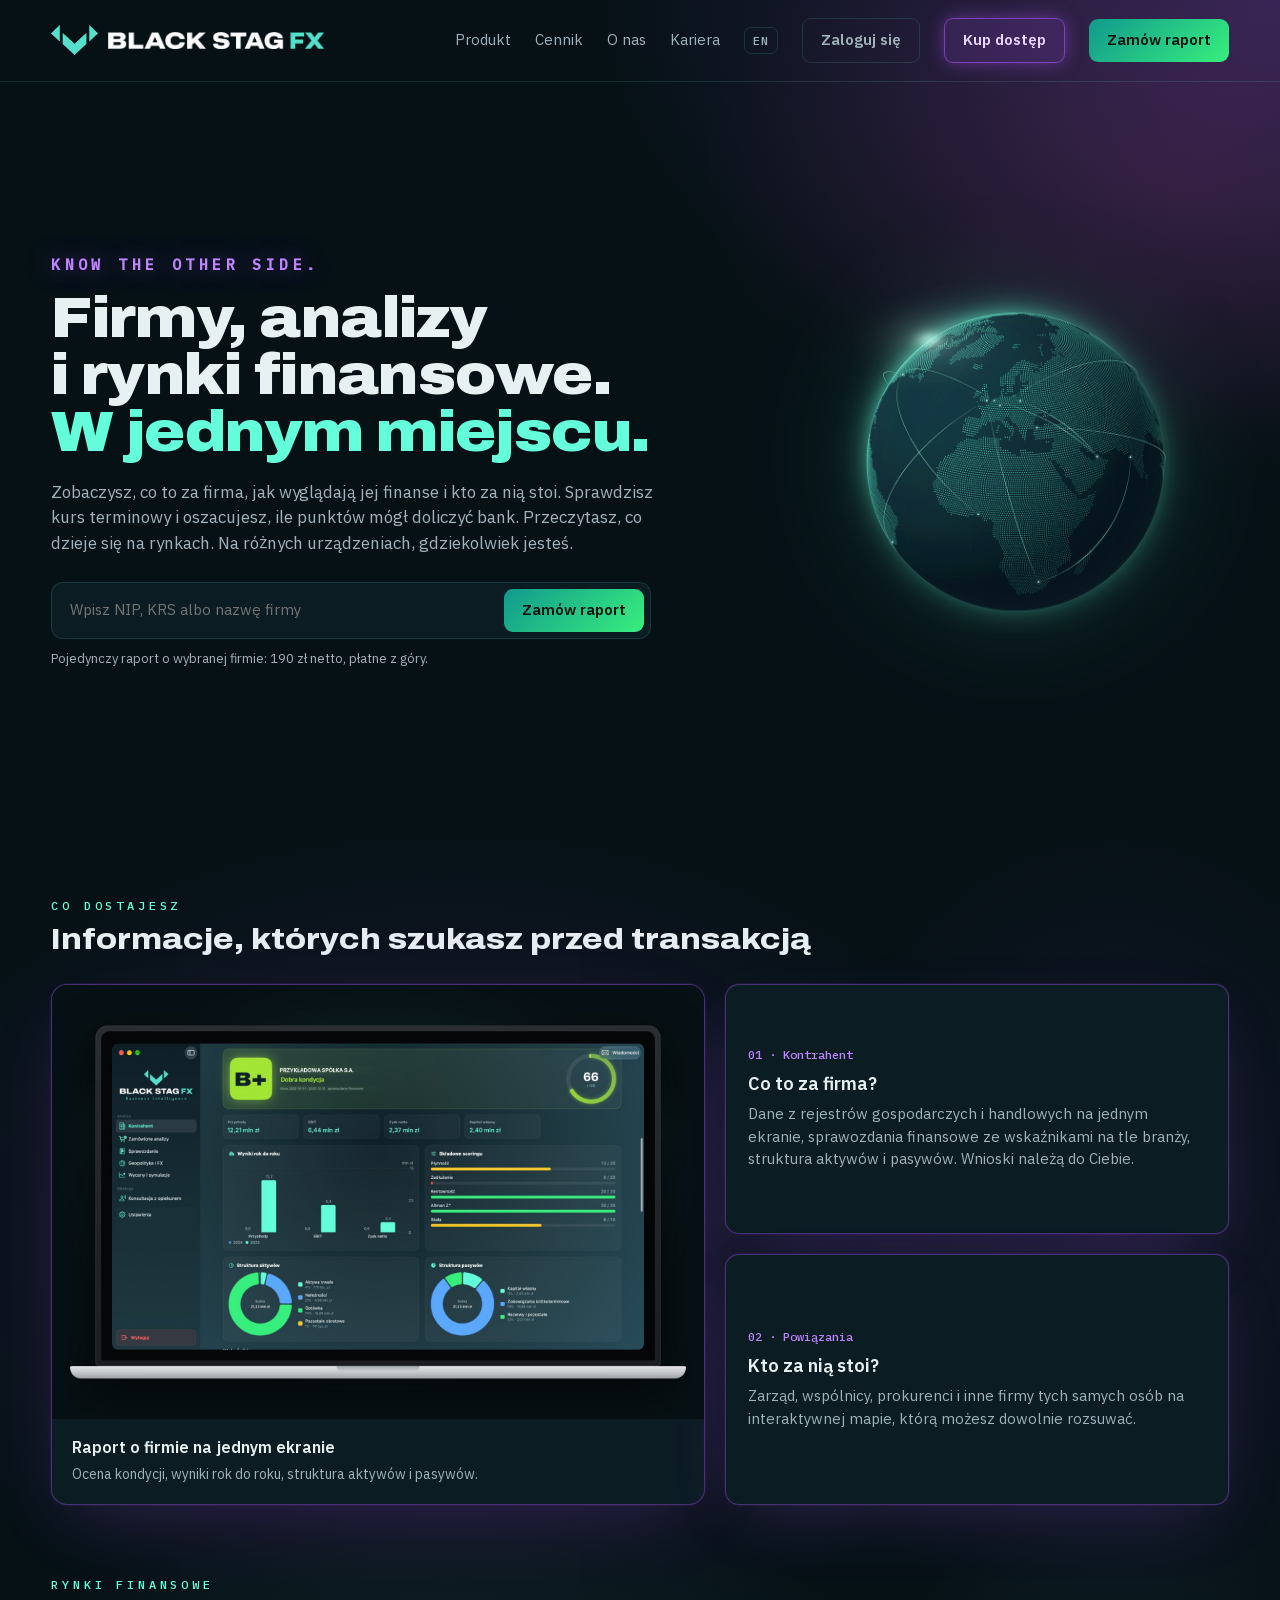
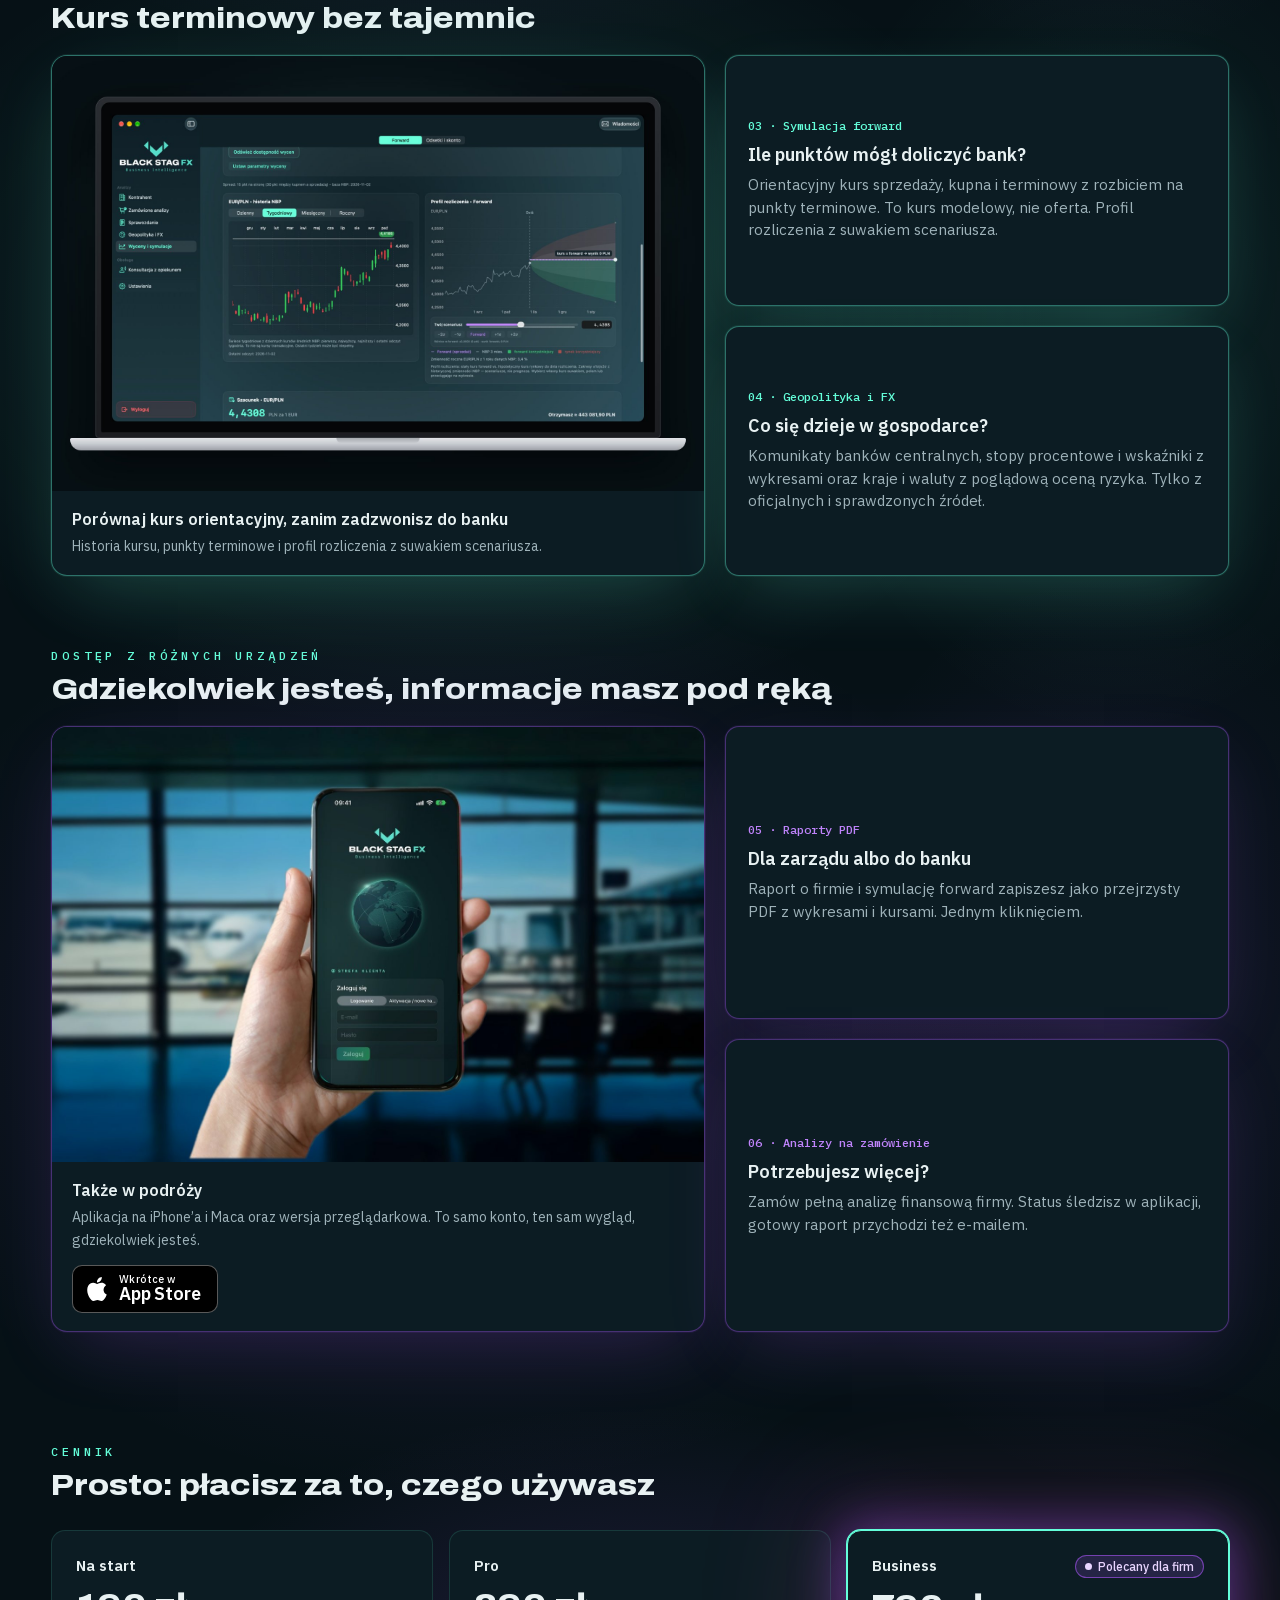
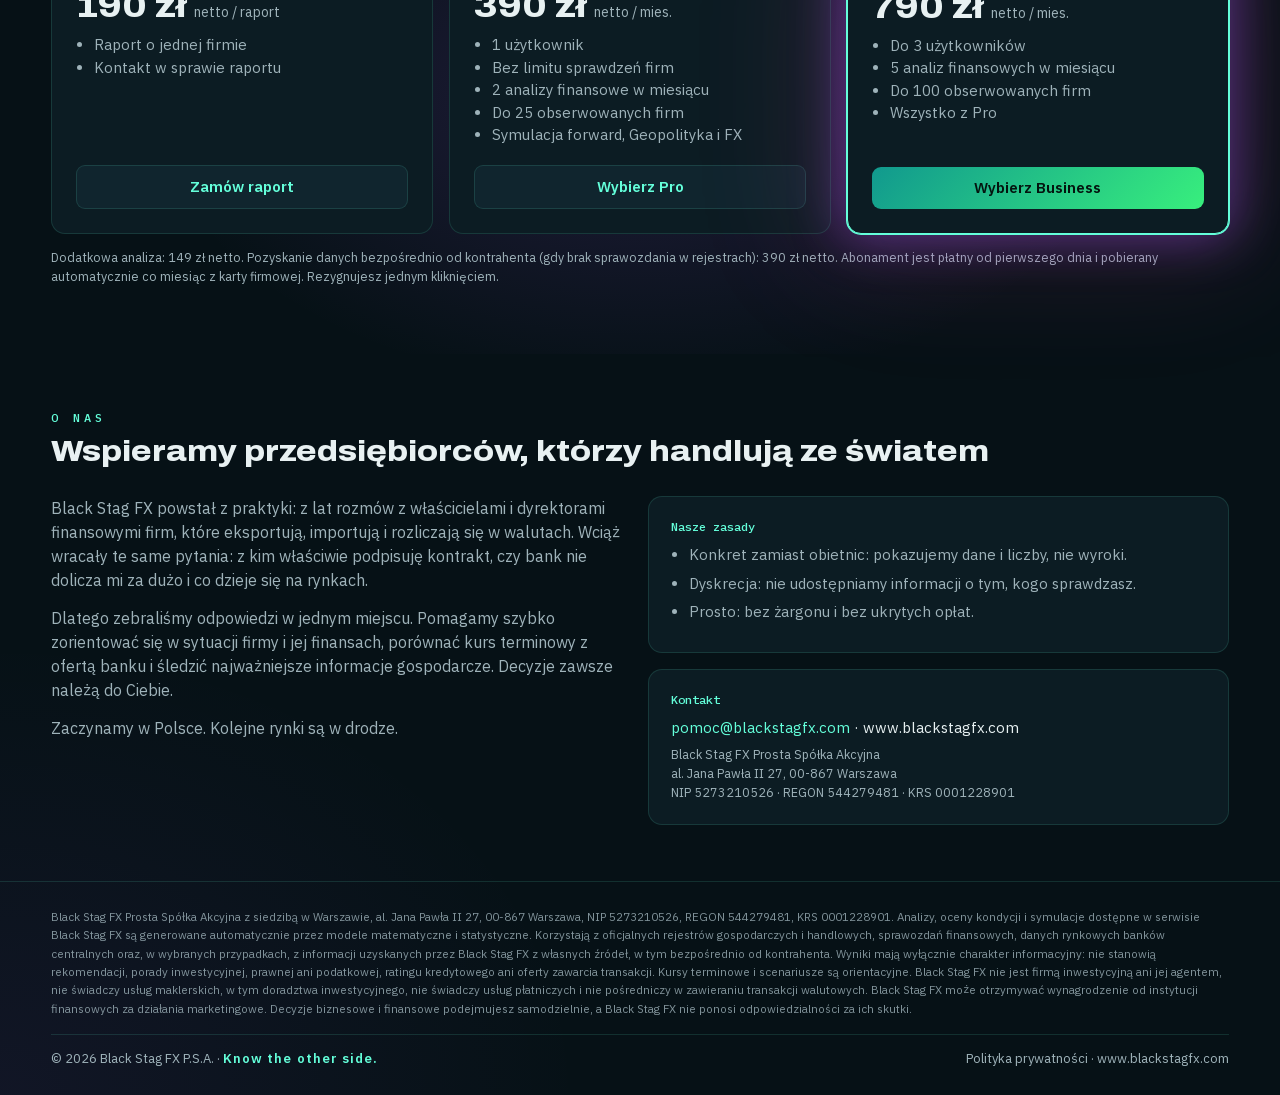
==== commit ed903488: "Teksty zgodne z wytycznymi KNF: bez sugestii handlu walutą, kurs orientacyjny, stopka o braku usług " ====
--- a/index.html
+++ b/index.html
@@ -3,15 +3,20 @@
 <head>
 <meta charset="utf-8">
 <meta name="viewport" content="width=device-width, initial-scale=1">
-<title>Black Stag FX · Know the other side.</title>
-<meta name="description" content="Firmy, analizy i rynki finansowe w jednym miejscu. Raport Biznesowy, symulacja forward i najważniejsze informacje gospodarcze.">
+<link rel="canonical" href="https://www.blackstagfx.com/">
+<link rel="alternate" hreflang="pl" href="https://www.blackstagfx.com/">
+<link rel="alternate" hreflang="en" href="https://www.blackstagfx.com/en/">
+<link rel="alternate" hreflang="x-default" href="https://www.blackstagfx.com/">
+<meta name="robots" content="index, follow, max-image-preview:large">
+<title>Black Stag FX · Raporty o firmach, forward i rynki walut</title>
+<meta name="description" content="Sprawdź kontrahenta, zanim podpiszesz umowę. Raport Biznesowy o firmie, symulacja forward i najważniejsze informacje z rynków walut w jednym miejscu. Raport od 190 zł netto.">
 <link rel="icon" type="image/png" sizes="32x32" href="/favicon-32.png">
 <link rel="icon" type="image/png" sizes="512x512" href="/icon-512.png">
 <link rel="apple-touch-icon" href="/apple-touch-icon.png">
 <meta property="og:type" content="website">
 <meta property="og:site_name" content="Black Stag FX">
 <meta property="og:title" content="Black Stag FX · Know the other side.">
-<meta property="og:description" content="Firmy, analizy i rynki finansowe w jednym miejscu. Raport Biznesowy, symulacja forward i najważniejsze informacje gospodarcze.">
+<meta property="og:description" content="Sprawdź kontrahenta, zanim podpiszesz umowę. Raport Biznesowy o firmie, symulacja forward i najważniejsze informacje z rynków walut w jednym miejscu. Raport od 190 zł netto.">
 <meta property="og:url" content="https://www.blackstagfx.com/">
 <meta property="og:image" content="https://www.blackstagfx.com/og.png">
 <meta property="og:image:width" content="1200">
@@ -19,6 +24,12 @@
 <meta property="og:locale" content="pl_PL">
 <meta name="twitter:card" content="summary_large_image">
 <meta name="twitter:image" content="https://www.blackstagfx.com/og.png">
+<script type="application/ld+json">
+{"@context":"https://schema.org","@graph":[
+{"@type":"Organization","@id":"https://www.blackstagfx.com/#org","name":"Black Stag FX","legalName":"Black Stag FX Prosta Spółka Akcyjna","url":"https://www.blackstagfx.com/","logo":"https://www.blackstagfx.com/icon-512.png","image":"https://www.blackstagfx.com/og.png","slogan":"Know the other side.","email":"pomoc@blackstagfx.com","taxID":"5273210526","address":{"@type":"PostalAddress","streetAddress":"al. Jana Pawła II 27","postalCode":"00-867","addressLocality":"Warszawa","addressCountry":"PL"},"contactPoint":{"@type":"ContactPoint","contactType":"customer support","email":"pomoc@blackstagfx.com","availableLanguage":["pl","en"]}},
+{"@type":"WebSite","@id":"https://www.blackstagfx.com/#website","url":"https://www.blackstagfx.com/","name":"Black Stag FX","inLanguage":["pl","en"],"publisher":{"@id":"https://www.blackstagfx.com/#org"}}
+]}
+</script>
 <link href="/fonts/fonts.css" rel="stylesheet">
 <style>
 /* Jeden świat wizualny marki: głęboki granat-morski, akcent turkus #64ffda, liczby monospace.
@@ -493,7 +504,7 @@
     <div>
       <div class="tagline">Know the other side.</div>
       <h1>Firmy, analizy i&nbsp;rynki finansowe. <em>W jednym miejscu.</em></h1>
-      <p class="lead">Zobaczysz, co to za firma, jak wyglądają jej finanse i kto za nią stoi. Sprawdzisz kurs terminowy i dowiesz się, ile punktów doliczył bank. Przeczytasz, co dzieje się na rynkach. Na różnych urządzeniach, gdziekolwiek jesteś.</p>
+      <p class="lead">Zobaczysz, co to za firma, jak wyglądają jej finanse i kto za nią stoi. Sprawdzisz kurs terminowy i oszacujesz, ile punktów mógł doliczyć bank. Przeczytasz, co dzieje się na rynkach. Na różnych urządzeniach, gdziekolwiek jesteś.</p>
       <form class="hero-search" onsubmit="event.preventDefault(); document.getElementById('r-q').value=document.getElementById('hero-q').value; go('raport')">
         <input id="hero-q" placeholder="Wpisz NIP, KRS albo nazwę firmy" aria-label="Wyszukaj firmę">
         <button class="btn primary" type="submit">Zamów raport</button>
@@ -515,19 +526,19 @@
         <div class="feat"><div class="k">02 · Powiązania</div><h3>Kto za nią stoi?</h3><p>Zarząd, wspólnicy, prokurenci i inne firmy tych samych osób na interaktywnej mapie, którą możesz dowolnie rozsuwać.</p></div>
       </div>
     </div>
-    <div class="prow-head"><div class="eyebrow">Rynki finansowe</div><h2>Transakcje na rynkach walutowych bez tajemnic</h2></div>
+    <div class="prow-head"><div class="eyebrow">Rynki finansowe</div><h2>Kurs terminowy bez tajemnic</h2></div>
     <div class="prow prow-teal">
       <figure class="shot"><div class="ph"><img src="foto_forward.jpg" alt="Symulacja forward w aplikacji Black Stag FX na laptopie" loading="lazy"></div>
-        <figcaption><b>Sprawdź kurs, zanim zadzwonisz do banku</b><span>Historia kursu, punkty terminowe i profil rozliczenia z suwakiem scenariusza.</span></figcaption></figure>
+        <figcaption><b>Porównaj kurs orientacyjny, zanim zadzwonisz do banku</b><span>Historia kursu, punkty terminowe i profil rozliczenia z suwakiem scenariusza.</span></figcaption></figure>
       <div class="pstack">
-        <div class="feat"><div class="k">03 · Symulacja forward</div><h3>Ile punktów doliczył bank?</h3><p>Kurs sprzedaży, kupna i terminowy z rozbiciem na punkty terminowe. Profil rozliczenia z suwakiem scenariusza.</p></div>
+        <div class="feat"><div class="k">03 · Symulacja forward</div><h3>Ile punktów mógł doliczyć bank?</h3><p>Orientacyjny kurs sprzedaży, kupna i terminowy z rozbiciem na punkty terminowe. To kurs modelowy, nie oferta. Profil rozliczenia z suwakiem scenariusza.</p></div>
         <div class="feat"><div class="k">04 · Geopolityka i FX</div><h3>Co się dzieje w gospodarce?</h3><p>Komunikaty banków centralnych, stopy procentowe i wskaźniki z wykresami oraz kraje i waluty z poglądową oceną ryzyka. Tylko z oficjalnych i sprawdzonych źródeł.</p></div>
       </div>
     </div>
     <div class="prow-head"><div class="eyebrow">Dostęp z różnych urządzeń</div><h2>Gdziekolwiek jesteś, informacje masz pod ręką</h2></div>
     <div class="prow">
       <figure class="shot"><div class="ph"><img src="foto_lotnisko.jpg" alt="Black Stag FX na iPhonie w terminalu lotniska" loading="lazy"></div>
-        <figcaption><b>Także w podróży</b><span>Aplikacja na iPhone’a i Maca oraz wersja przeglądarkowa. To samo konto, ten sam wygląd, gdziekolwiek jesteś.</span><a class="appstore" href="https://app.blackstagfx.com/login#rejestracja" aria-label="Pobierz z App Store"><svg viewBox="0 0 24 24" aria-hidden="true"><path fill="currentColor" d="M12.152 6.896c-.948 0-2.415-1.078-3.96-1.04-2.04.027-3.91 1.183-4.961 3.014-2.117 3.675-.546 9.103 1.519 12.09 1.013 1.454 2.208 3.09 3.792 3.039 1.52-.065 2.09-.987 3.935-.987 1.831 0 2.35.987 3.96.948 1.637-.026 2.676-1.48 3.676-2.948 1.156-1.688 1.636-3.325 1.662-3.415-.039-.013-3.182-1.221-3.22-4.857-.026-3.04 2.48-4.494 2.597-4.559-1.429-2.09-3.623-2.324-4.39-2.376-2-.156-3.675 1.09-4.61 1.09zM15.53 3.83c.843-1.012 1.4-2.427 1.245-3.83-1.207.052-2.662.805-3.532 1.818-.78.896-1.454 2.338-1.273 3.714 1.338.104 2.715-.688 3.559-1.701"/></svg><span><small>Pobierz z</small>App Store</span></a></figcaption></figure>
+        <figcaption><b>Także w podróży</b><span>Aplikacja na iPhone’a i Maca oraz wersja przeglądarkowa. To samo konto, ten sam wygląd, gdziekolwiek jesteś.</span><span class="appstore" aria-label="Wkrótce w App Store"><svg viewBox="0 0 24 24" aria-hidden="true"><path fill="currentColor" d="M12.152 6.896c-.948 0-2.415-1.078-3.96-1.04-2.04.027-3.91 1.183-4.961 3.014-2.117 3.675-.546 9.103 1.519 12.09 1.013 1.454 2.208 3.09 3.792 3.039 1.52-.065 2.09-.987 3.935-.987 1.831 0 2.35.987 3.96.948 1.637-.026 2.676-1.48 3.676-2.948 1.156-1.688 1.636-3.325 1.662-3.415-.039-.013-3.182-1.221-3.22-4.857-.026-3.04 2.48-4.494 2.597-4.559-1.429-2.09-3.623-2.324-4.39-2.376-2-.156-3.675 1.09-4.61 1.09zM15.53 3.83c.843-1.012 1.4-2.427 1.245-3.83-1.207.052-2.662.805-3.532 1.818-.78.896-1.454 2.338-1.273 3.714 1.338.104 2.715-.688 3.559-1.701"/></svg><span><small>Wkrótce w</small>App Store</span></span></figcaption></figure>
       <div class="pstack">
         <div class="feat"><div class="k">05 · Raporty PDF</div><h3>Dla zarządu albo do banku</h3><p>Raport o firmie i symulację forward zapiszesz jako przejrzysty PDF z wykresami i kursami. Jednym kliknięciem.</p></div>
         <div class="feat"><div class="k">06 · Analizy na zamówienie</div><h3>Potrzebujesz więcej?</h3><p>Zamów pełną analizę finansową firmy. Status śledzisz w aplikacji, gotowy raport przychodzi też e-mailem.</p></div>
@@ -539,7 +550,7 @@
     <div class="eyebrow">Cennik</div>
     <h2>Prosto: płacisz za to, czego używasz</h2>
     <div class="grid3">
-      <div class="price"><b>Na start</b><div class="amt num">190 zł <small>netto / raport</small></div><ul><li>Raport o jednej firmie</li><li>Kontakt z opiekunem Black Stag</li></ul><a class="btn" href="#raport">Zamów raport</a></div>
+      <div class="price"><b>Na start</b><div class="amt num">190 zł <small>netto / raport</small></div><ul><li>Raport o jednej firmie</li><li>Kontakt w sprawie raportu</li></ul><a class="btn" href="#raport">Zamów raport</a></div>
       <div class="price"><b>Pro</b><div class="amt num">390 zł <small>netto / mies.</small></div><ul><li>1 użytkownik</li><li>Bez limitu sprawdzeń firm</li><li>2 analizy finansowe w miesiącu</li><li>Do 25 obserwowanych firm</li><li>Symulacja forward, Geopolityka i FX</li></ul><a class="btn" href="https://app.blackstagfx.com/login#rejestracja" onclick="regPlan='pro'">Wybierz Pro</a></div>
       <div class="price hot"><b style="display:flex;justify-content:space-between;align-items:center">Business <span class="chip" style="color:#e9d5ff;border-color:rgba(168,85,247,.6);background:rgba(168,85,247,.16)">Polecany dla firm</span></b><div class="amt num">790 zł <small>netto / mies.</small></div><ul><li>Do 3 użytkowników</li><li>5 analiz finansowych w miesiącu</li><li>Do 100 obserwowanych firm</li><li>Wszystko z Pro</li></ul><a class="btn primary" href="https://app.blackstagfx.com/login#rejestracja" onclick="regPlan='biz'">Wybierz Business</a></div>
     </div>
@@ -567,7 +578,7 @@
 
 
   <footer class="site-foot">
-    <p class="legal">Black Stag FX Prosta Spółka Akcyjna z siedzibą w Warszawie, al. Jana Pawła II 27, 00-867 Warszawa, NIP 5273210526, REGON 544279481, KRS 0001228901. Analizy, oceny kondycji i symulacje dostępne w serwisie Black Stag FX są generowane automatycznie przez modele matematyczne i statystyczne. Korzystają z oficjalnych rejestrów gospodarczych i handlowych, sprawozdań finansowych, danych rynkowych banków centralnych oraz, w wybranych przypadkach, z informacji uzyskanych przez Black Stag FX z własnych źródeł, w tym bezpośrednio od kontrahenta. Wyniki mają wyłącznie charakter informacyjny: nie stanowią rekomendacji, porady inwestycyjnej, prawnej ani podatkowej, ratingu kredytowego ani oferty zawarcia transakcji. Kursy terminowe i scenariusze są orientacyjne. Black Stag FX nie świadczy usług płatniczych i nie zawiera transakcji walutowych w imieniu klientów. Decyzje biznesowe i finansowe podejmujesz samodzielnie, a Black Stag FX nie ponosi odpowiedzialności za ich skutki.</p>
+    <p class="legal">Black Stag FX Prosta Spółka Akcyjna z siedzibą w Warszawie, al. Jana Pawła II 27, 00-867 Warszawa, NIP 5273210526, REGON 544279481, KRS 0001228901. Analizy, oceny kondycji i symulacje dostępne w serwisie Black Stag FX są generowane automatycznie przez modele matematyczne i statystyczne. Korzystają z oficjalnych rejestrów gospodarczych i handlowych, sprawozdań finansowych, danych rynkowych banków centralnych oraz, w wybranych przypadkach, z informacji uzyskanych przez Black Stag FX z własnych źródeł, w tym bezpośrednio od kontrahenta. Wyniki mają wyłącznie charakter informacyjny: nie stanowią rekomendacji, porady inwestycyjnej, prawnej ani podatkowej, ratingu kredytowego ani oferty zawarcia transakcji. Kursy terminowe i scenariusze są orientacyjne. Black Stag FX nie jest firmą inwestycyjną ani jej agentem, nie świadczy usług maklerskich, w tym doradztwa inwestycyjnego, nie świadczy usług płatniczych i nie pośredniczy w zawieraniu transakcji walutowych. Black Stag FX może otrzymywać wynagrodzenie od instytucji finansowych za działania marketingowe. Decyzje biznesowe i finansowe podejmujesz samodzielnie, a Black Stag FX nie ponosi odpowiedzialności za ich skutki.</p>
     <span class="copy"><span>© 2026 Black Stag FX P.S.A. · <b class="tag-foot">Know the other side.</b></span><span><a href="/polityka-prywatnosci.html" style="color:inherit">Polityka prywatności</a> · www.blackstagfx.com</span></span>
   </footer>
 </section>
@@ -597,43 +608,20 @@
       </div>
       <div class="grid2" style="align-items:start;margin-top:18px">
         <div><div class="k">Czym się zajmiesz</div><ul class="risks"><li>Pozyskiwaniem nowych klientów: eksporterów, importerów i firm rozliczających się w walutach.</li><li>Prezentacjami Black Stag FX dla właścicieli i dyrektorów finansowych.</li><li>Budowaniem długich relacji i dbaniem o zadowolenie klientów.</li><li>Współtworzeniem rozwoju produktu na podstawie rozmów z rynkiem.</li></ul></div>
-        <div><div class="k">Kogo szukamy</div><ul class="risks"><li>Doświadczenia w sprzedaży B2B, najlepiej w bankowości, płatnościach lub finansach.</li><li>Swobody w rozmowie o kursach walut, forwardach i sprawozdaniach finansowych.</li><li>Samodzielności i nastawienia na wynik.</li><li>Bardzo dobrego polskiego i angielskiego.</li></ul></div>
+        <div><div class="k">Kogo szukamy</div><ul class="risks"><li>Doświadczenia w sprzedaży B2B, najlepiej w bankowości, płatnościach lub finansach.</li><li>Swobody w rozmowie o kursach walut, forwardach i sprawozdaniach finansowych (informacyjnie, bez doradztwa inwestycyjnego).</li><li>Samodzielności i nastawienia na wynik.</li><li>Bardzo dobrego polskiego i angielskiego.</li></ul></div>
       </div>
       <p class="note" style="margin:18px 0 0">Prześlij CV na <a href="mailto:office@blackstagfx.com">office@blackstagfx.com</a>. Odpowiadamy na wybrane zgłoszenia. Wysyłając CV, zgadzasz się na przetwarzanie danych osobowych w celu rekrutacji.</p>
     </div>
   </div>
   <footer class="site-foot">
-    <p class="legal">Black Stag FX Prosta Spółka Akcyjna z siedzibą w Warszawie, al. Jana Pawła II 27, 00-867 Warszawa, NIP 5273210526, REGON 544279481, KRS 0001228901. Analizy, oceny kondycji i symulacje dostępne w serwisie Black Stag FX są generowane automatycznie przez modele matematyczne i statystyczne. Korzystają z oficjalnych rejestrów gospodarczych i handlowych, sprawozdań finansowych, danych rynkowych banków centralnych oraz, w wybranych przypadkach, z informacji uzyskanych przez Black Stag FX z własnych źródeł, w tym bezpośrednio od kontrahenta. Wyniki mają wyłącznie charakter informacyjny: nie stanowią rekomendacji, porady inwestycyjnej, prawnej ani podatkowej, ratingu kredytowego ani oferty zawarcia transakcji. Kursy terminowe i scenariusze są orientacyjne. Black Stag FX nie świadczy usług płatniczych i nie zawiera transakcji walutowych w imieniu klientów. Decyzje biznesowe i finansowe podejmujesz samodzielnie, a Black Stag FX nie ponosi odpowiedzialności za ich skutki.</p>
+    <p class="legal">Black Stag FX Prosta Spółka Akcyjna z siedzibą w Warszawie, al. Jana Pawła II 27, 00-867 Warszawa, NIP 5273210526, REGON 544279481, KRS 0001228901. Analizy, oceny kondycji i symulacje dostępne w serwisie Black Stag FX są generowane automatycznie przez modele matematyczne i statystyczne. Korzystają z oficjalnych rejestrów gospodarczych i handlowych, sprawozdań finansowych, danych rynkowych banków centralnych oraz, w wybranych przypadkach, z informacji uzyskanych przez Black Stag FX z własnych źródeł, w tym bezpośrednio od kontrahenta. Wyniki mają wyłącznie charakter informacyjny: nie stanowią rekomendacji, porady inwestycyjnej, prawnej ani podatkowej, ratingu kredytowego ani oferty zawarcia transakcji. Kursy terminowe i scenariusze są orientacyjne. Black Stag FX nie jest firmą inwestycyjną ani jej agentem, nie świadczy usług maklerskich, w tym doradztwa inwestycyjnego, nie świadczy usług płatniczych i nie pośredniczy w zawieraniu transakcji walutowych. Black Stag FX może otrzymywać wynagrodzenie od instytucji finansowych za działania marketingowe. Decyzje biznesowe i finansowe podejmujesz samodzielnie, a Black Stag FX nie ponosi odpowiedzialności za ich skutki.</p>
     <span class="copy"><span>© 2026 Black Stag FX P.S.A. · <b class="tag-foot">Know the other side.</b></span><span><a href="/polityka-prywatnosci.html" style="color:inherit">Polityka prywatności</a> · www.blackstagfx.com</span></span>
   </footer>
 </section>
 
 <!-- ============ RAPORT ZA REJESTRACJĘ ============ -->
-<section class="view" id="v-raport">
-  <div class="login">
-    <div style="display:grid;gap:22px;justify-items:center;width:100%">
-      <a href="#start"><img src="full.png" alt="Black Stag FX Business Intelligence" style="width:min(300px,80vw);height:auto;display:block"></a>
-      <form class="login-card" id="r-form" style="width:min(480px,100%)" onsubmit="event.preventDefault(); const v=id=>document.getElementById(id).value; const b=[['Firma do sprawdzenia','r-q'],['Imię i nazwisko','r-name'],['Moja firma','r-firm'],['E-mail','r-mail'],['Telefon','r-tel']].map(x=>x[0]+': '+v(x[1])).join('\n'); document.getElementById('r-mailto').href='mailto:pomoc@blackstagfx.com?subject='+encodeURIComponent('Zamówienie raportu o firmie')+'&amp;body='+encodeURIComponent(b); this.style.display='none'; document.getElementById('r-ok').hidden=false; scrollTo(0,0)">
-        <div class="eyebrow">Raport o firmie</div>
-        <p style="margin:0;color:var(--muted)">Zamów raport o wybranej firmie: dane rejestrowe, finanse na tle branży i powiązania. Cena: 190 zł netto, płatne z góry przy zamówieniu. Po zaksięgowaniu płatności przygotujemy raport i wyślemy go na Twój e-mail razem z fakturą VAT.</p>
-        <label for="r-q">Firma do sprawdzenia (NIP, KRS albo nazwa)<input class="field" id="r-q" required placeholder="np. NIP (10 cyfr)"></label>
-        <label for="r-name">Imię i nazwisko<input class="field" id="r-name" required></label>
-        <label for="r-firm">Twoja firma<input class="field" id="r-firm" required></label>
-        <label for="r-mail">E-mail służbowy<input class="field" id="r-mail" type="email" required></label>
-        <label for="r-tel">Telefon (opcjonalnie)<input class="field" id="r-tel" type="tel"></label>
-        <label for="r-zgoda" style="display:flex;gap:10px;align-items:flex-start"><input type="checkbox" id="r-zgoda" required style="margin-top:4px"> Akceptuję regulamin i politykę prywatności. Raport ma charakter informacyjny.</label>
-        <button class="btn primary" type="submit" style="justify-content:center">Dalej · 190 zł netto</button>
-        <small style="color:var(--muted)">Masz już konto? <a href="https://app.blackstagfx.com/login">Zaloguj się</a></small>
-      </form>
-      <div class="login-card" id="r-ok" hidden style="width:min(480px,100%)">
-        <div class="eyebrow">Ostatni krok</div>
-        <h2 style="margin:0;font:800 24px var(--display)">Wyślij zamówienie e-mailem</h2>
-        <p style="margin:0;color:var(--muted)">Przygotowaliśmy wiadomość z Twoim zamówieniem. Kliknij przycisk poniżej i wyślij ją ze swojej poczty. Odpowiemy z fakturą i linkiem do płatności, a raport przygotujemy po zaksięgowaniu wpłaty. Przycisk nie działa? Napisz na <a href="mailto:pomoc@blackstagfx.com">pomoc@blackstagfx.com</a> i podaj NIP sprawdzanej firmy.</p>
-        <a class="btn primary" id="r-mailto" href="mailto:pomoc@blackstagfx.com" style="justify-content:center">Otwórz gotową wiadomość</a>
-      </div>
-    </div>
-  </div>
-</section>
+<section class="view" id="v-raport"><div class="login"><div style="display:grid;gap:22px;justify-items:center;width:100%"><a href="#start"><img src="full.png" alt="Black Stag FX" style="width:min(300px,80vw);height:auto"></a><form class="login-card" style="width:min(560px,100%)" onsubmit="event.preventDefault();location.href='https://app.blackstagfx.com/login?produkt=report&amp;nip='+encodeURIComponent(document.getElementById('r-q').value)+'#rejestracja'">
+<div class="eyebrow">Raport Biznesowy</div><h2>Sprawdź firmę od strony liczb</h2><p>190 zł netto / 233,70 zł brutto · płatność jednorazowa</p><label for="r-q">NIP firmy do raportu<input class="field" id="r-q" required inputmode="numeric" pattern="[0-9]{10}" maxlength="10" placeholder="10 cyfr"></label><p>W kolejnym kroku podasz dane swojej firmy i wybierzesz płatność online Stripe lub przelew na podstawie faktury. Dostępne metody zobaczysz przed złożeniem zamówienia.</p><p>Dokumenty i podsumowanie otrzymasz e-mailem. Raport udostępnimy po potwierdzeniu płatności i dostępności danych. Jeśli przygotowanie raportu nie będzie możliwe, zwrócimy opłatę.</p><button class="btn primary" type="submit">Dalej — dane firmy i płatność</button><small>Masz konto? <a href="https://app.blackstagfx.com/login">Zaloguj się</a></small></form></div></div></section>
 
 <!-- ============ REJESTRACJA: 3 KROKI ============ -->
 <section class="view" id="v-rej">
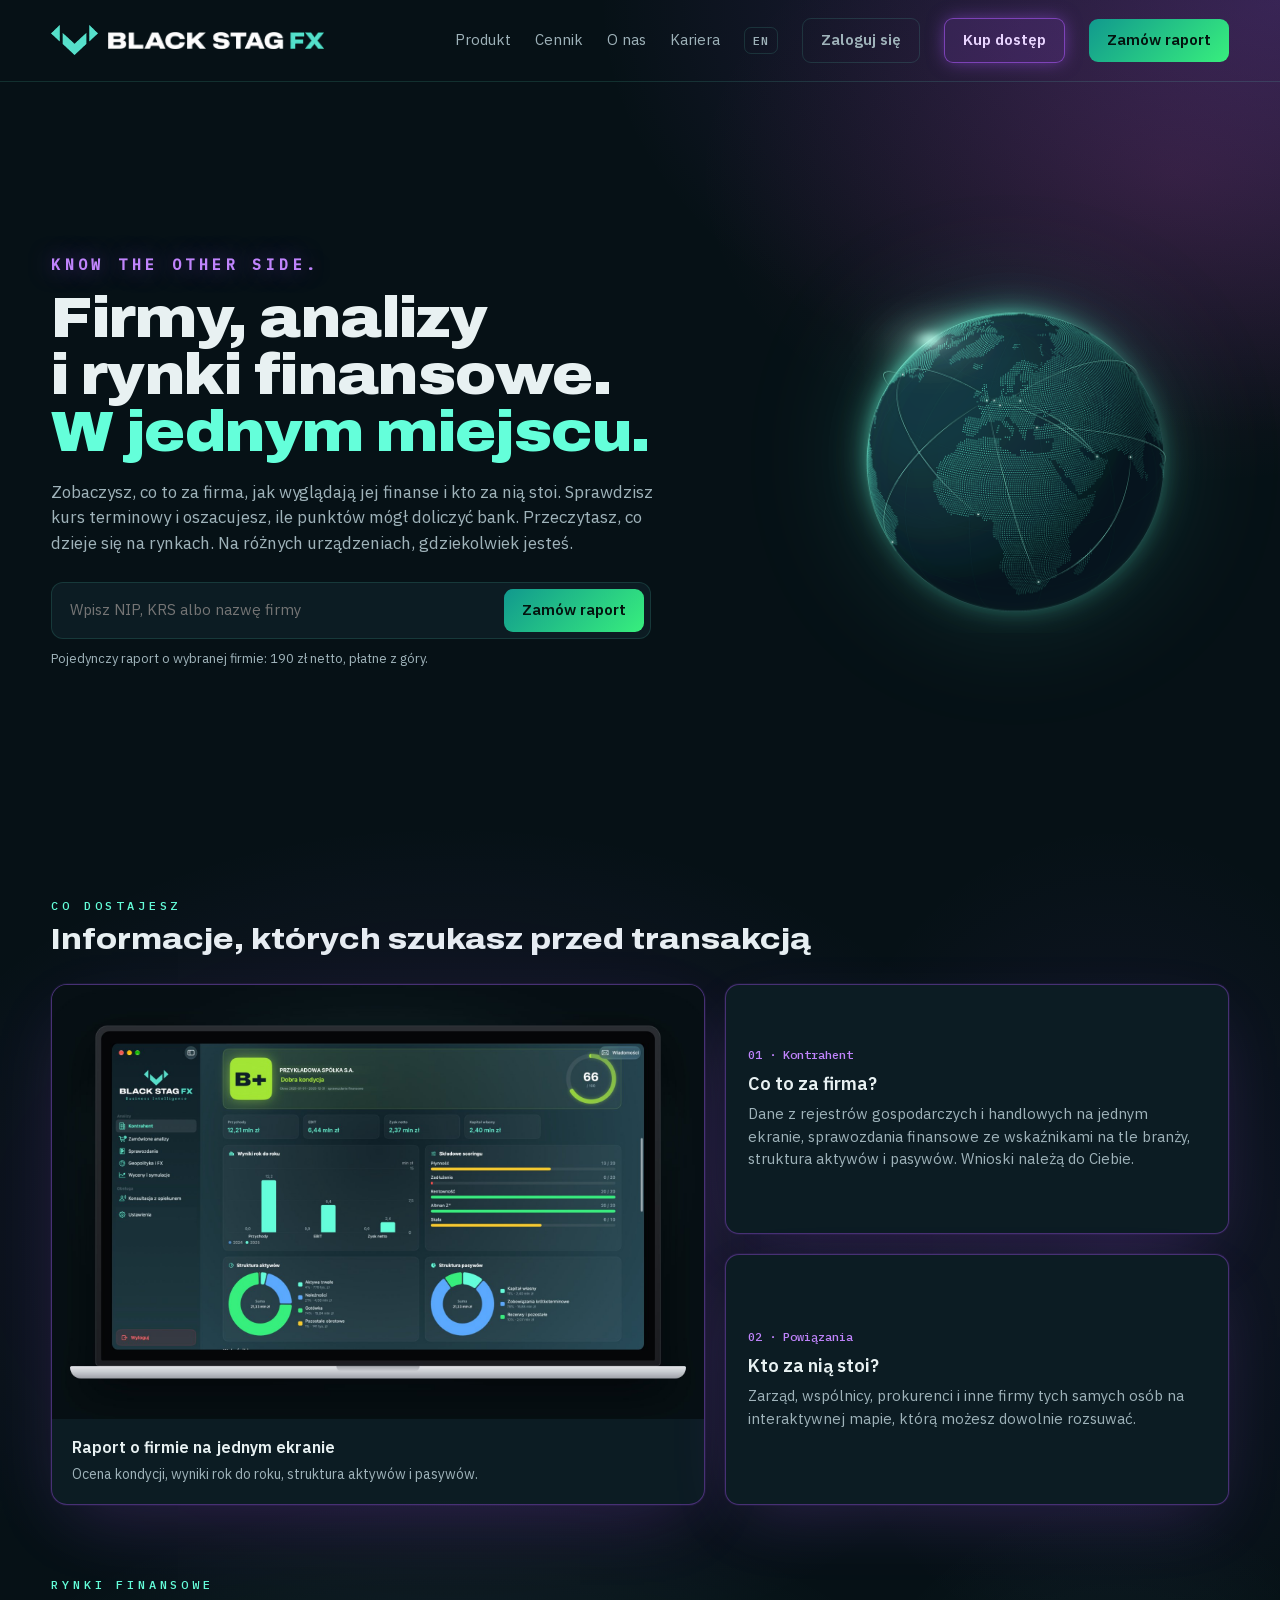
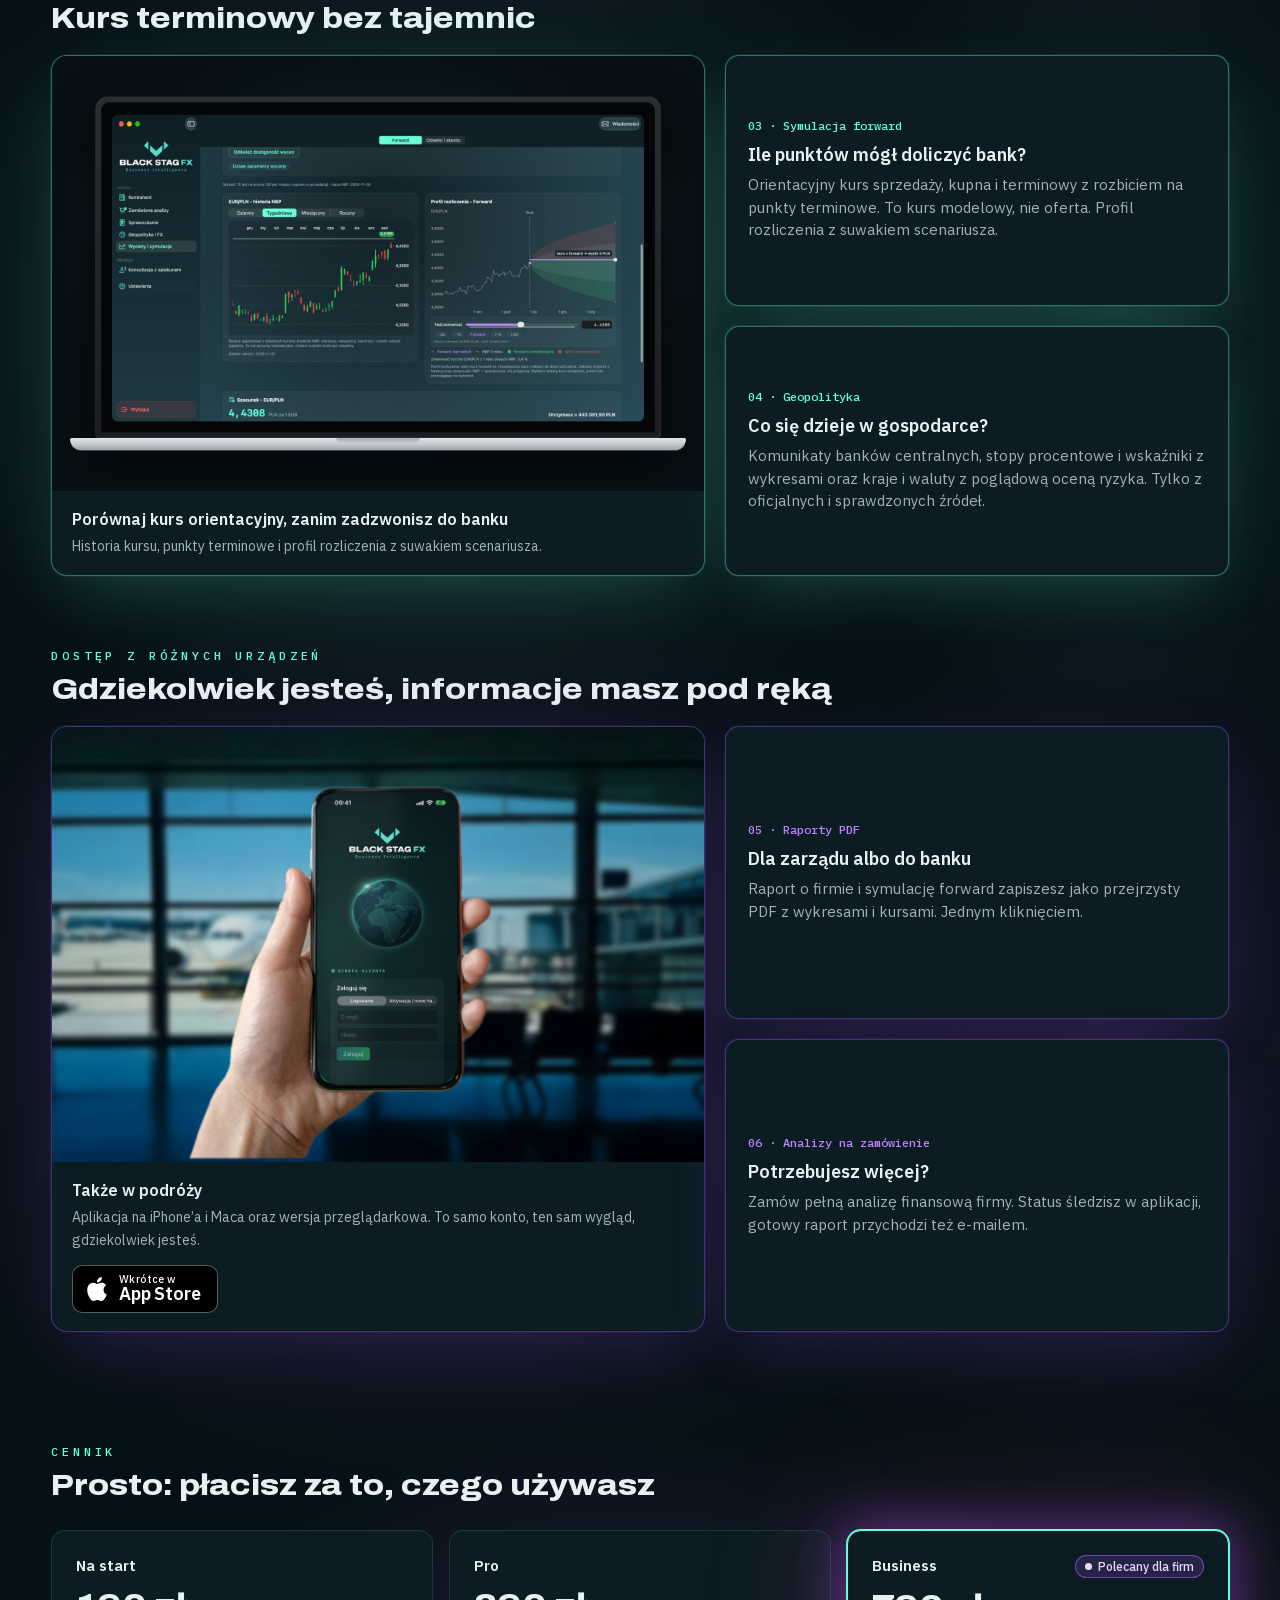
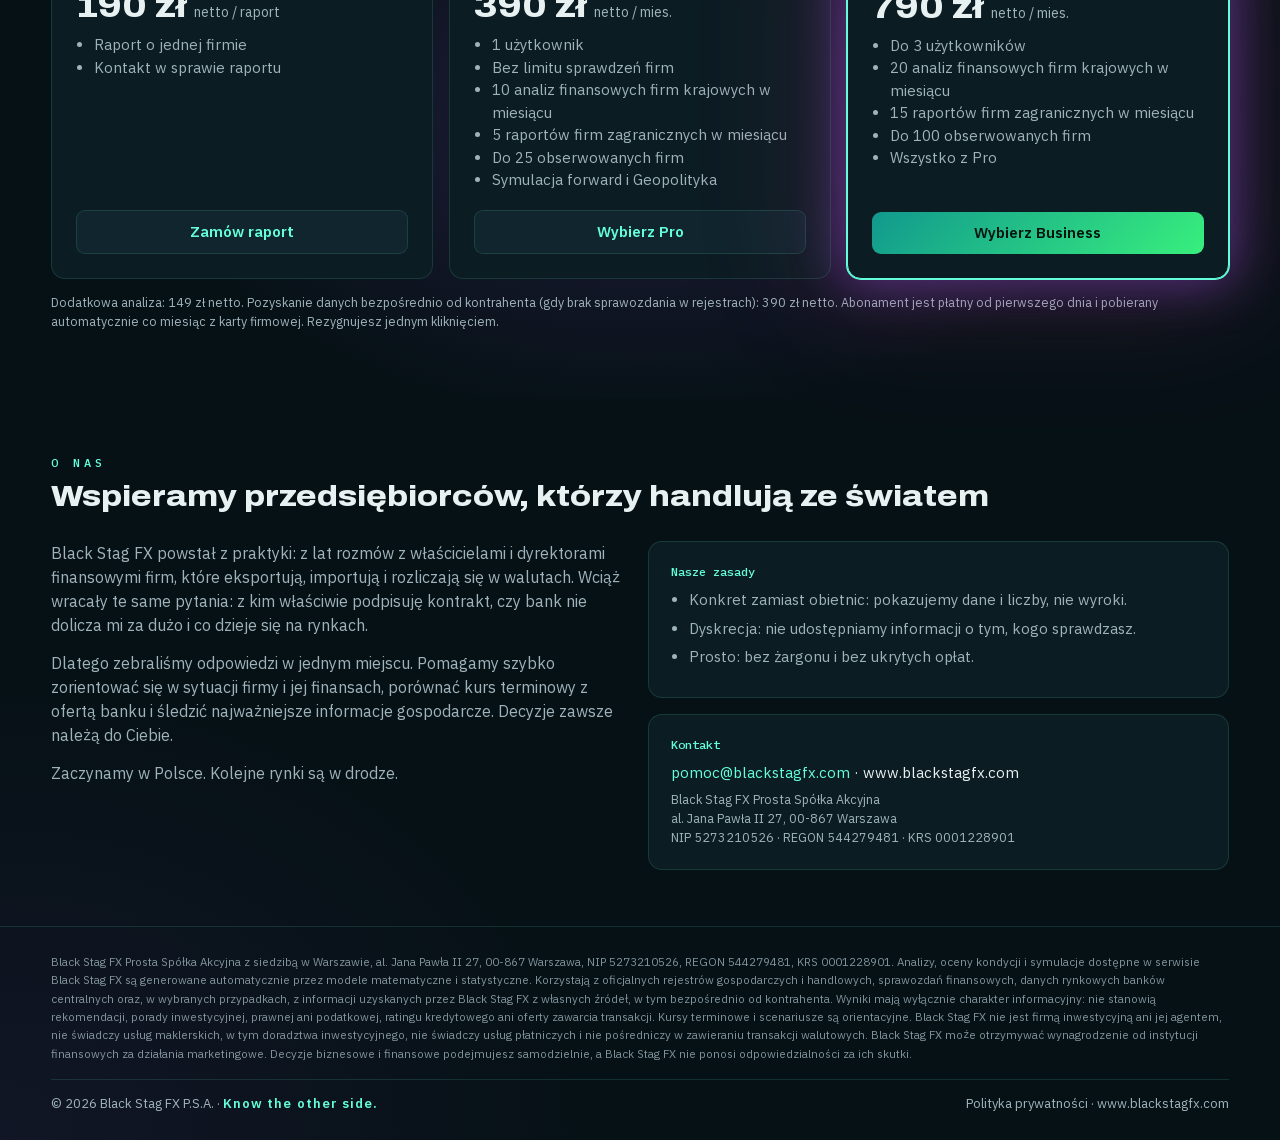
==== commit 60e63def: "Cennik: osobne limity firm krajowych i zagranicznych, Geopolityka w FX Pro: 10 analiz firm krajowych" ====
--- a/index.html
+++ b/index.html
@@ -485,7 +485,7 @@
 </svg>
 
 <!-- ============ STRONA PUBLICZNA ============ -->
-<section class="view" id="v-start">
+<section class="view on" id="v-start">
   <header class="site-nav">
     <a class="brand" href="#start"><img class="m" src="mark.png" alt=""><img class="w" src="word.png" alt="Black Stag FX"></a>
     <nav>
@@ -532,7 +532,7 @@
         <figcaption><b>Porównaj kurs orientacyjny, zanim zadzwonisz do banku</b><span>Historia kursu, punkty terminowe i profil rozliczenia z suwakiem scenariusza.</span></figcaption></figure>
       <div class="pstack">
         <div class="feat"><div class="k">03 · Symulacja forward</div><h3>Ile punktów mógł doliczyć bank?</h3><p>Orientacyjny kurs sprzedaży, kupna i terminowy z rozbiciem na punkty terminowe. To kurs modelowy, nie oferta. Profil rozliczenia z suwakiem scenariusza.</p></div>
-        <div class="feat"><div class="k">04 · Geopolityka i FX</div><h3>Co się dzieje w gospodarce?</h3><p>Komunikaty banków centralnych, stopy procentowe i wskaźniki z wykresami oraz kraje i waluty z poglądową oceną ryzyka. Tylko z oficjalnych i sprawdzonych źródeł.</p></div>
+        <div class="feat"><div class="k">04 · Geopolityka</div><h3>Co się dzieje w gospodarce?</h3><p>Komunikaty banków centralnych, stopy procentowe i wskaźniki z wykresami oraz kraje i waluty z poglądową oceną ryzyka. Tylko z oficjalnych i sprawdzonych źródeł.</p></div>
       </div>
     </div>
     <div class="prow-head"><div class="eyebrow">Dostęp z różnych urządzeń</div><h2>Gdziekolwiek jesteś, informacje masz pod ręką</h2></div>
@@ -551,8 +551,8 @@
     <h2>Prosto: płacisz za to, czego używasz</h2>
     <div class="grid3">
       <div class="price"><b>Na start</b><div class="amt num">190 zł <small>netto / raport</small></div><ul><li>Raport o jednej firmie</li><li>Kontakt w sprawie raportu</li></ul><a class="btn" href="#raport">Zamów raport</a></div>
-      <div class="price"><b>Pro</b><div class="amt num">390 zł <small>netto / mies.</small></div><ul><li>1 użytkownik</li><li>Bez limitu sprawdzeń firm</li><li>2 analizy finansowe w miesiącu</li><li>Do 25 obserwowanych firm</li><li>Symulacja forward, Geopolityka i FX</li></ul><a class="btn" href="https://app.blackstagfx.com/login#rejestracja" onclick="regPlan='pro'">Wybierz Pro</a></div>
-      <div class="price hot"><b style="display:flex;justify-content:space-between;align-items:center">Business <span class="chip" style="color:#e9d5ff;border-color:rgba(168,85,247,.6);background:rgba(168,85,247,.16)">Polecany dla firm</span></b><div class="amt num">790 zł <small>netto / mies.</small></div><ul><li>Do 3 użytkowników</li><li>5 analiz finansowych w miesiącu</li><li>Do 100 obserwowanych firm</li><li>Wszystko z Pro</li></ul><a class="btn primary" href="https://app.blackstagfx.com/login#rejestracja" onclick="regPlan='biz'">Wybierz Business</a></div>
+      <div class="price"><b>Pro</b><div class="amt num">390 zł <small>netto / mies.</small></div><ul><li>1 użytkownik</li><li>Bez limitu sprawdzeń firm</li><li>10 analiz finansowych firm krajowych w miesiącu</li><li>5 raportów firm zagranicznych w miesiącu</li><li>Do 25 obserwowanych firm</li><li>Symulacja forward i Geopolityka</li></ul><a class="btn" href="https://app.blackstagfx.com/login?produkt=pro#rejestracja" onclick="regPlan='pro'">Wybierz Pro</a></div>
+      <div class="price hot"><b style="display:flex;justify-content:space-between;align-items:center">Business <span class="chip" style="color:#e9d5ff;border-color:rgba(168,85,247,.6);background:rgba(168,85,247,.16)">Polecany dla firm</span></b><div class="amt num">790 zł <small>netto / mies.</small></div><ul><li>Do 3 użytkowników</li><li>20 analiz finansowych firm krajowych w miesiącu</li><li>15 raportów firm zagranicznych w miesiącu</li><li>Do 100 obserwowanych firm</li><li>Wszystko z Pro</li></ul><a class="btn primary" href="https://app.blackstagfx.com/login?produkt=business#rejestracja" onclick="regPlan='biz'">Wybierz Business</a></div>
     </div>
     <p class="note" style="margin-top:14px">Dodatkowa analiza: 149 zł netto. Pozyskanie danych bezpośrednio od kontrahenta (gdy brak sprawozdania w rejestrach): 390 zł netto. Abonament jest płatny od pierwszego dnia i pobierany automatycznie co miesiąc z karty firmowej. Rezygnujesz jednym kliknięciem.</p>
   </div>
@@ -578,7 +578,7 @@
 
 
   <footer class="site-foot">
-    <p class="legal">Black Stag FX Prosta Spółka Akcyjna z siedzibą w Warszawie, al. Jana Pawła II 27, 00-867 Warszawa, NIP 5273210526, REGON 544279481, KRS 0001228901. Analizy, oceny kondycji i symulacje dostępne w serwisie Black Stag FX są generowane automatycznie przez modele matematyczne i statystyczne. Korzystają z oficjalnych rejestrów gospodarczych i handlowych, sprawozdań finansowych, danych rynkowych banków centralnych oraz, w wybranych przypadkach, z informacji uzyskanych przez Black Stag FX z własnych źródeł, w tym bezpośrednio od kontrahenta. Wyniki mają wyłącznie charakter informacyjny: nie stanowią rekomendacji, porady inwestycyjnej, prawnej ani podatkowej, ratingu kredytowego ani oferty zawarcia transakcji. Kursy terminowe i scenariusze są orientacyjne. Black Stag FX nie jest firmą inwestycyjną ani jej agentem, nie świadczy usług maklerskich, w tym doradztwa inwestycyjnego, nie świadczy usług płatniczych i nie pośredniczy w zawieraniu transakcji walutowych. Black Stag FX może otrzymywać wynagrodzenie od instytucji finansowych za działania marketingowe. Decyzje biznesowe i finansowe podejmujesz samodzielnie, a Black Stag FX nie ponosi odpowiedzialności za ich skutki.</p>
+    <p class="legal" data-nosnippet>Black Stag FX Prosta Spółka Akcyjna z siedzibą w Warszawie, al. Jana Pawła II 27, 00-867 Warszawa, NIP 5273210526, REGON 544279481, KRS 0001228901. Analizy, oceny kondycji i symulacje dostępne w serwisie Black Stag FX są generowane automatycznie przez modele matematyczne i statystyczne. Korzystają z oficjalnych rejestrów gospodarczych i handlowych, sprawozdań finansowych, danych rynkowych banków centralnych oraz, w wybranych przypadkach, z informacji uzyskanych przez Black Stag FX z własnych źródeł, w tym bezpośrednio od kontrahenta. Wyniki mają wyłącznie charakter informacyjny: nie stanowią rekomendacji, porady inwestycyjnej, prawnej ani podatkowej, ratingu kredytowego ani oferty zawarcia transakcji. Kursy terminowe i scenariusze są orientacyjne. Black Stag FX nie jest firmą inwestycyjną ani jej agentem, nie świadczy usług maklerskich, w tym doradztwa inwestycyjnego, nie świadczy usług płatniczych i nie pośredniczy w zawieraniu transakcji walutowych. Black Stag FX może otrzymywać wynagrodzenie od instytucji finansowych za działania marketingowe. Decyzje biznesowe i finansowe podejmujesz samodzielnie, a Black Stag FX nie ponosi odpowiedzialności za ich skutki.</p>
     <span class="copy"><span>© 2026 Black Stag FX P.S.A. · <b class="tag-foot">Know the other side.</b></span><span><a href="/polityka-prywatnosci.html" style="color:inherit">Polityka prywatności</a> · www.blackstagfx.com</span></span>
   </footer>
 </section>
@@ -614,7 +614,7 @@
     </div>
   </div>
   <footer class="site-foot">
-    <p class="legal">Black Stag FX Prosta Spółka Akcyjna z siedzibą w Warszawie, al. Jana Pawła II 27, 00-867 Warszawa, NIP 5273210526, REGON 544279481, KRS 0001228901. Analizy, oceny kondycji i symulacje dostępne w serwisie Black Stag FX są generowane automatycznie przez modele matematyczne i statystyczne. Korzystają z oficjalnych rejestrów gospodarczych i handlowych, sprawozdań finansowych, danych rynkowych banków centralnych oraz, w wybranych przypadkach, z informacji uzyskanych przez Black Stag FX z własnych źródeł, w tym bezpośrednio od kontrahenta. Wyniki mają wyłącznie charakter informacyjny: nie stanowią rekomendacji, porady inwestycyjnej, prawnej ani podatkowej, ratingu kredytowego ani oferty zawarcia transakcji. Kursy terminowe i scenariusze są orientacyjne. Black Stag FX nie jest firmą inwestycyjną ani jej agentem, nie świadczy usług maklerskich, w tym doradztwa inwestycyjnego, nie świadczy usług płatniczych i nie pośredniczy w zawieraniu transakcji walutowych. Black Stag FX może otrzymywać wynagrodzenie od instytucji finansowych za działania marketingowe. Decyzje biznesowe i finansowe podejmujesz samodzielnie, a Black Stag FX nie ponosi odpowiedzialności za ich skutki.</p>
+    <p class="legal" data-nosnippet>Black Stag FX Prosta Spółka Akcyjna z siedzibą w Warszawie, al. Jana Pawła II 27, 00-867 Warszawa, NIP 5273210526, REGON 544279481, KRS 0001228901. Analizy, oceny kondycji i symulacje dostępne w serwisie Black Stag FX są generowane automatycznie przez modele matematyczne i statystyczne. Korzystają z oficjalnych rejestrów gospodarczych i handlowych, sprawozdań finansowych, danych rynkowych banków centralnych oraz, w wybranych przypadkach, z informacji uzyskanych przez Black Stag FX z własnych źródeł, w tym bezpośrednio od kontrahenta. Wyniki mają wyłącznie charakter informacyjny: nie stanowią rekomendacji, porady inwestycyjnej, prawnej ani podatkowej, ratingu kredytowego ani oferty zawarcia transakcji. Kursy terminowe i scenariusze są orientacyjne. Black Stag FX nie jest firmą inwestycyjną ani jej agentem, nie świadczy usług maklerskich, w tym doradztwa inwestycyjnego, nie świadczy usług płatniczych i nie pośredniczy w zawieraniu transakcji walutowych. Black Stag FX może otrzymywać wynagrodzenie od instytucji finansowych za działania marketingowe. Decyzje biznesowe i finansowe podejmujesz samodzielnie, a Black Stag FX nie ponosi odpowiedzialności za ich skutki.</p>
     <span class="copy"><span>© 2026 Black Stag FX P.S.A. · <b class="tag-foot">Know the other side.</b></span><span><a href="/polityka-prywatnosci.html" style="color:inherit">Polityka prywatności</a> · www.blackstagfx.com</span></span>
   </footer>
 </section>
